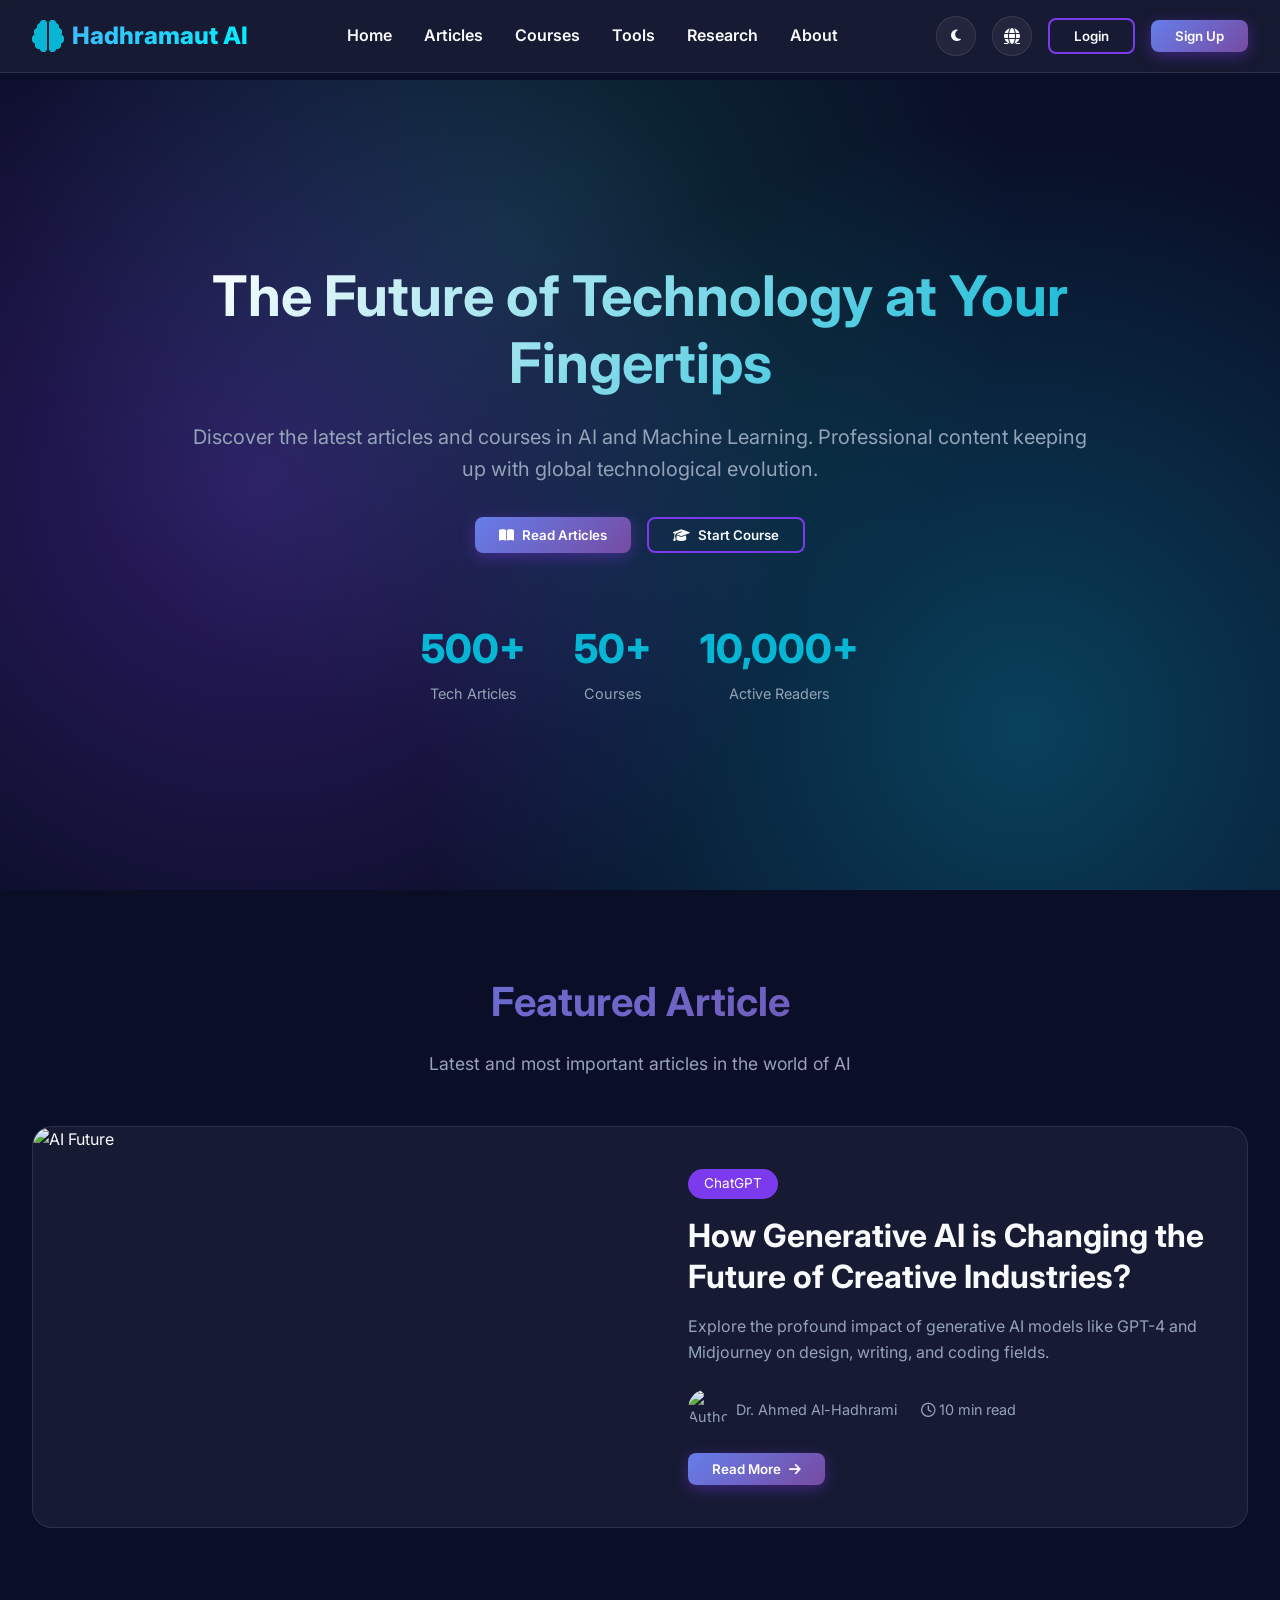
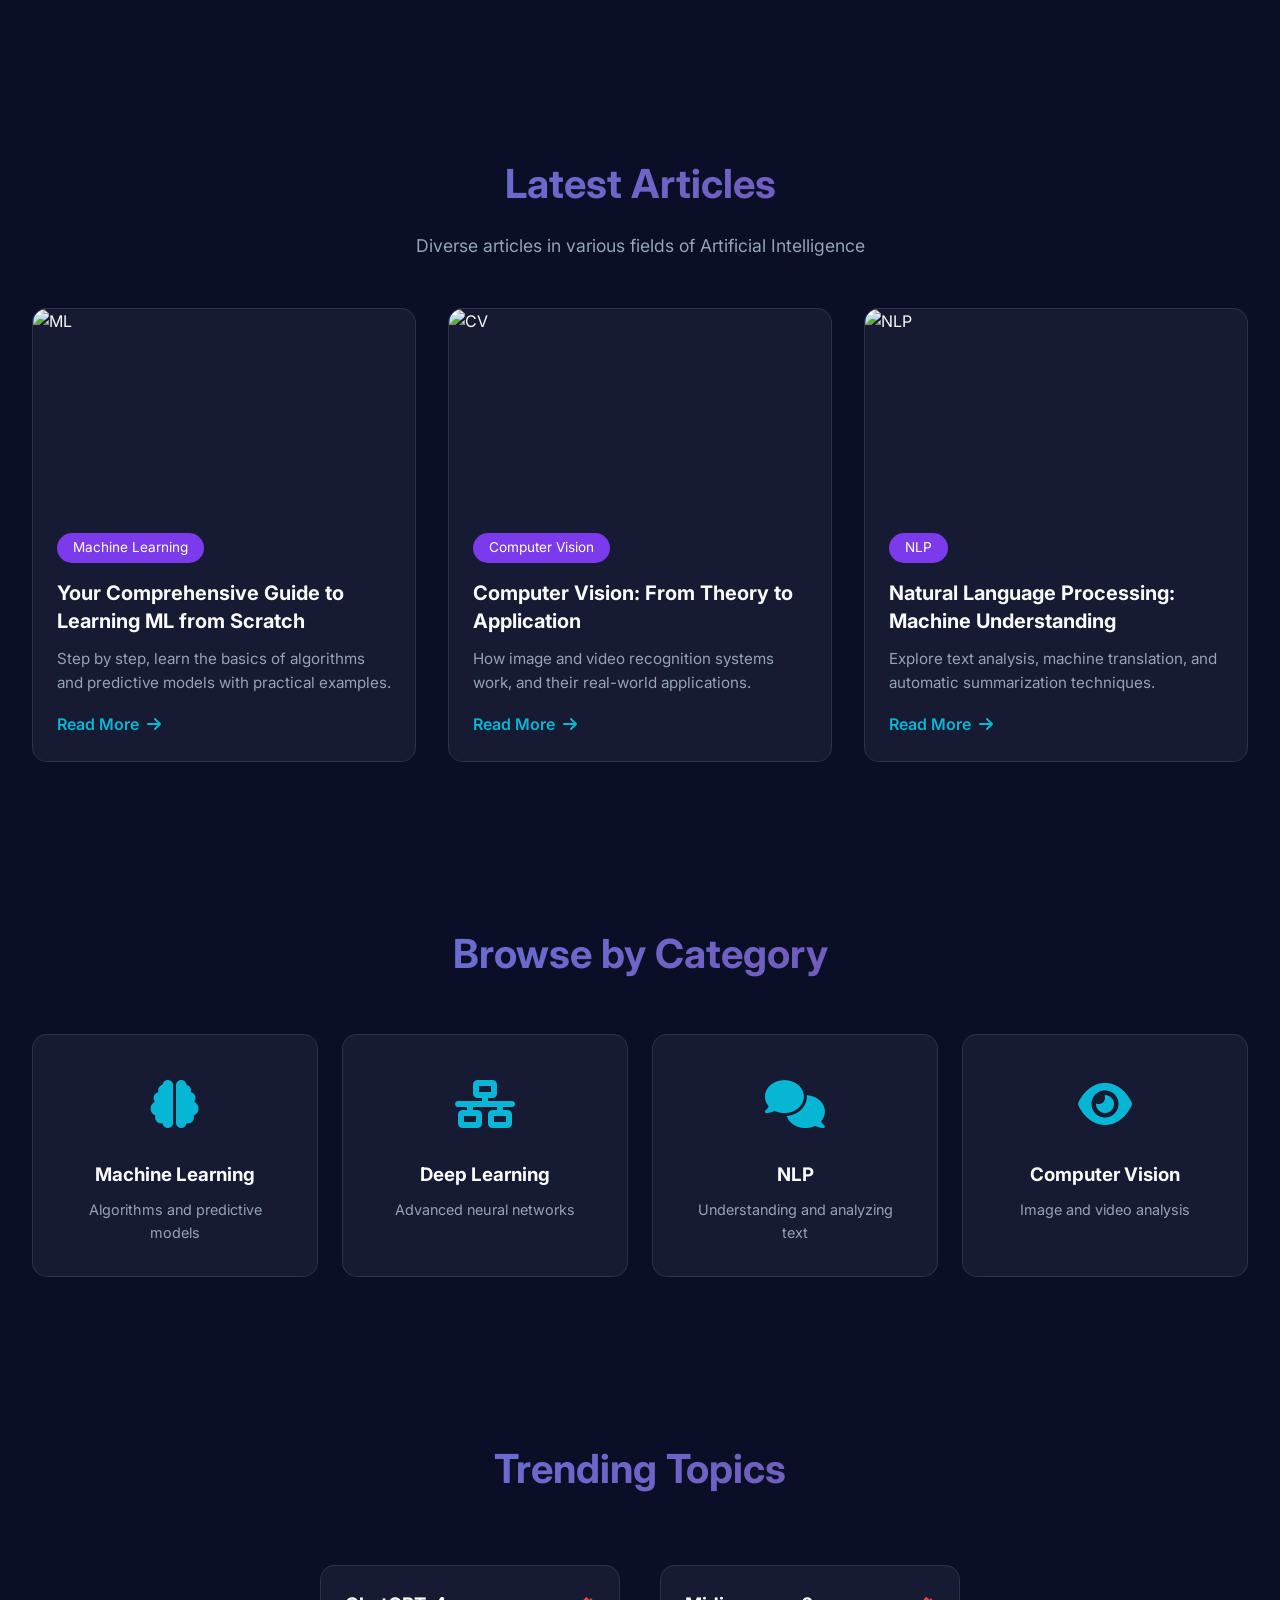
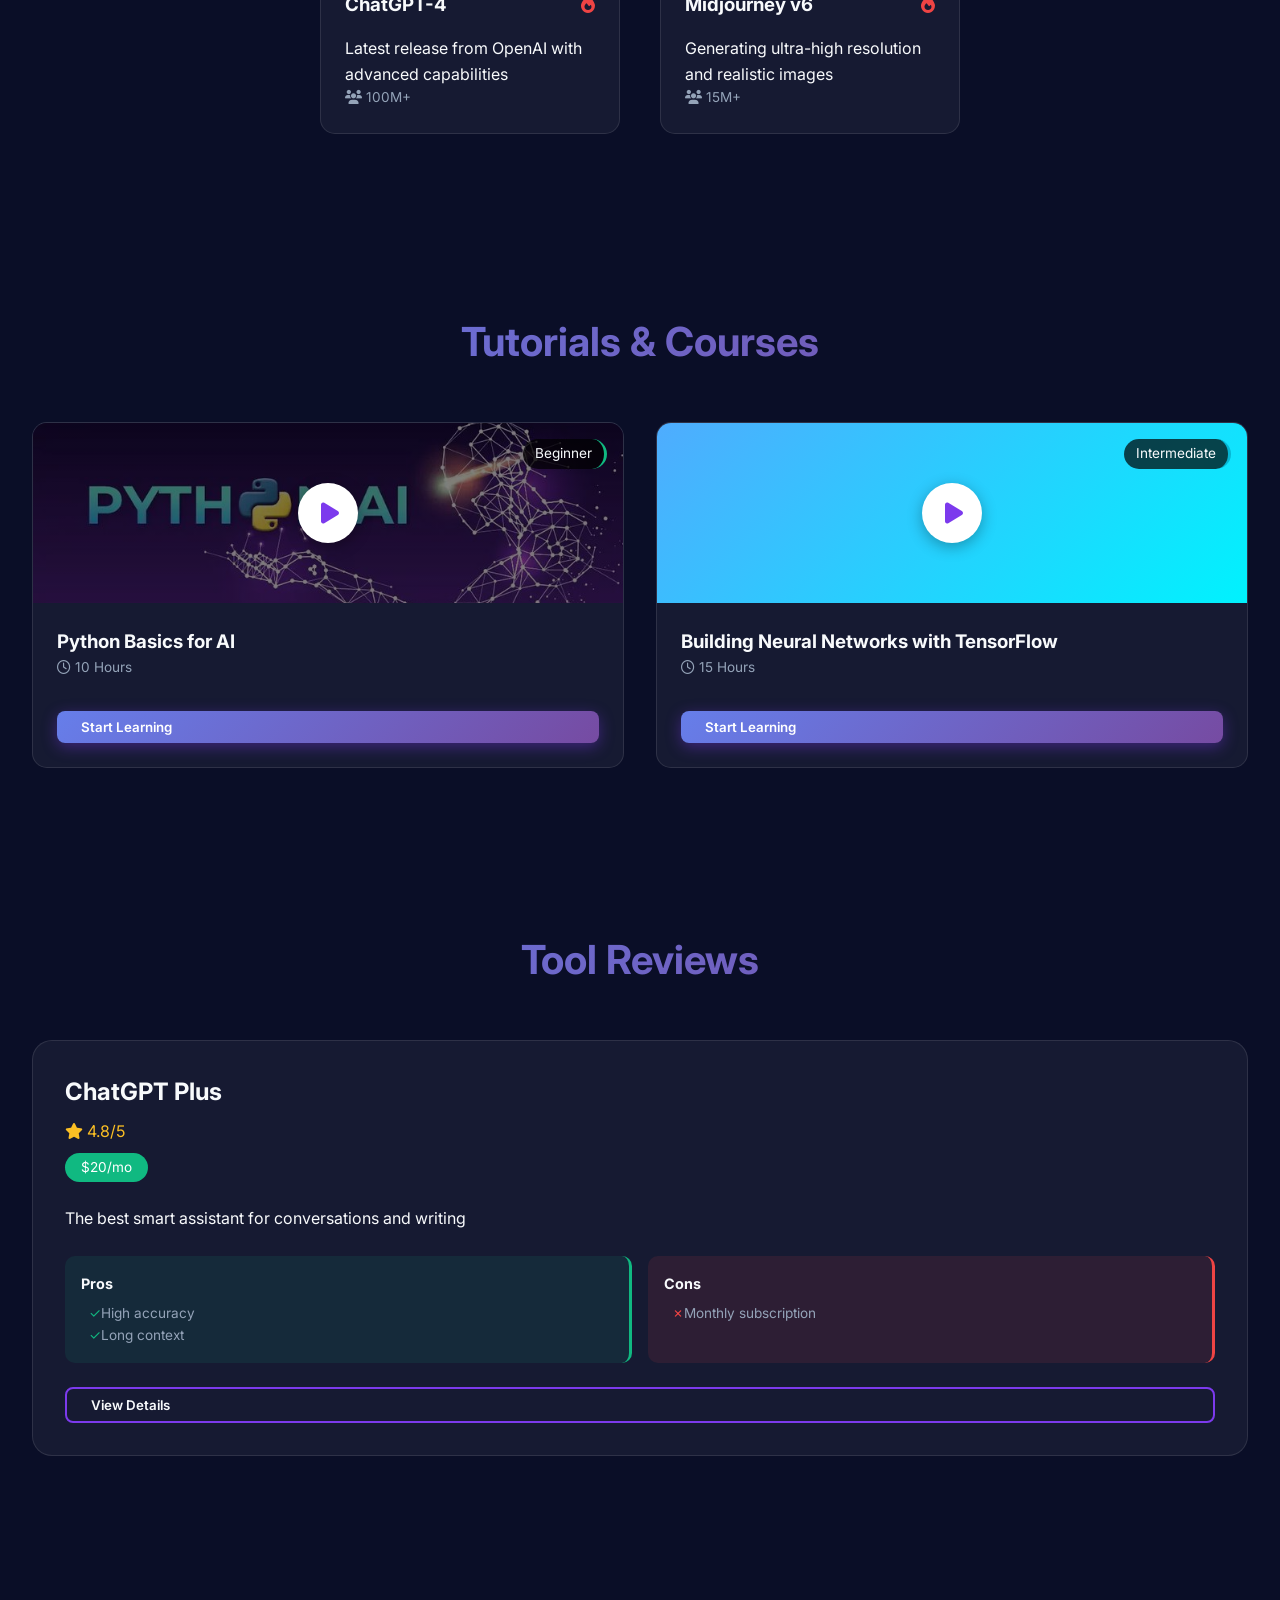
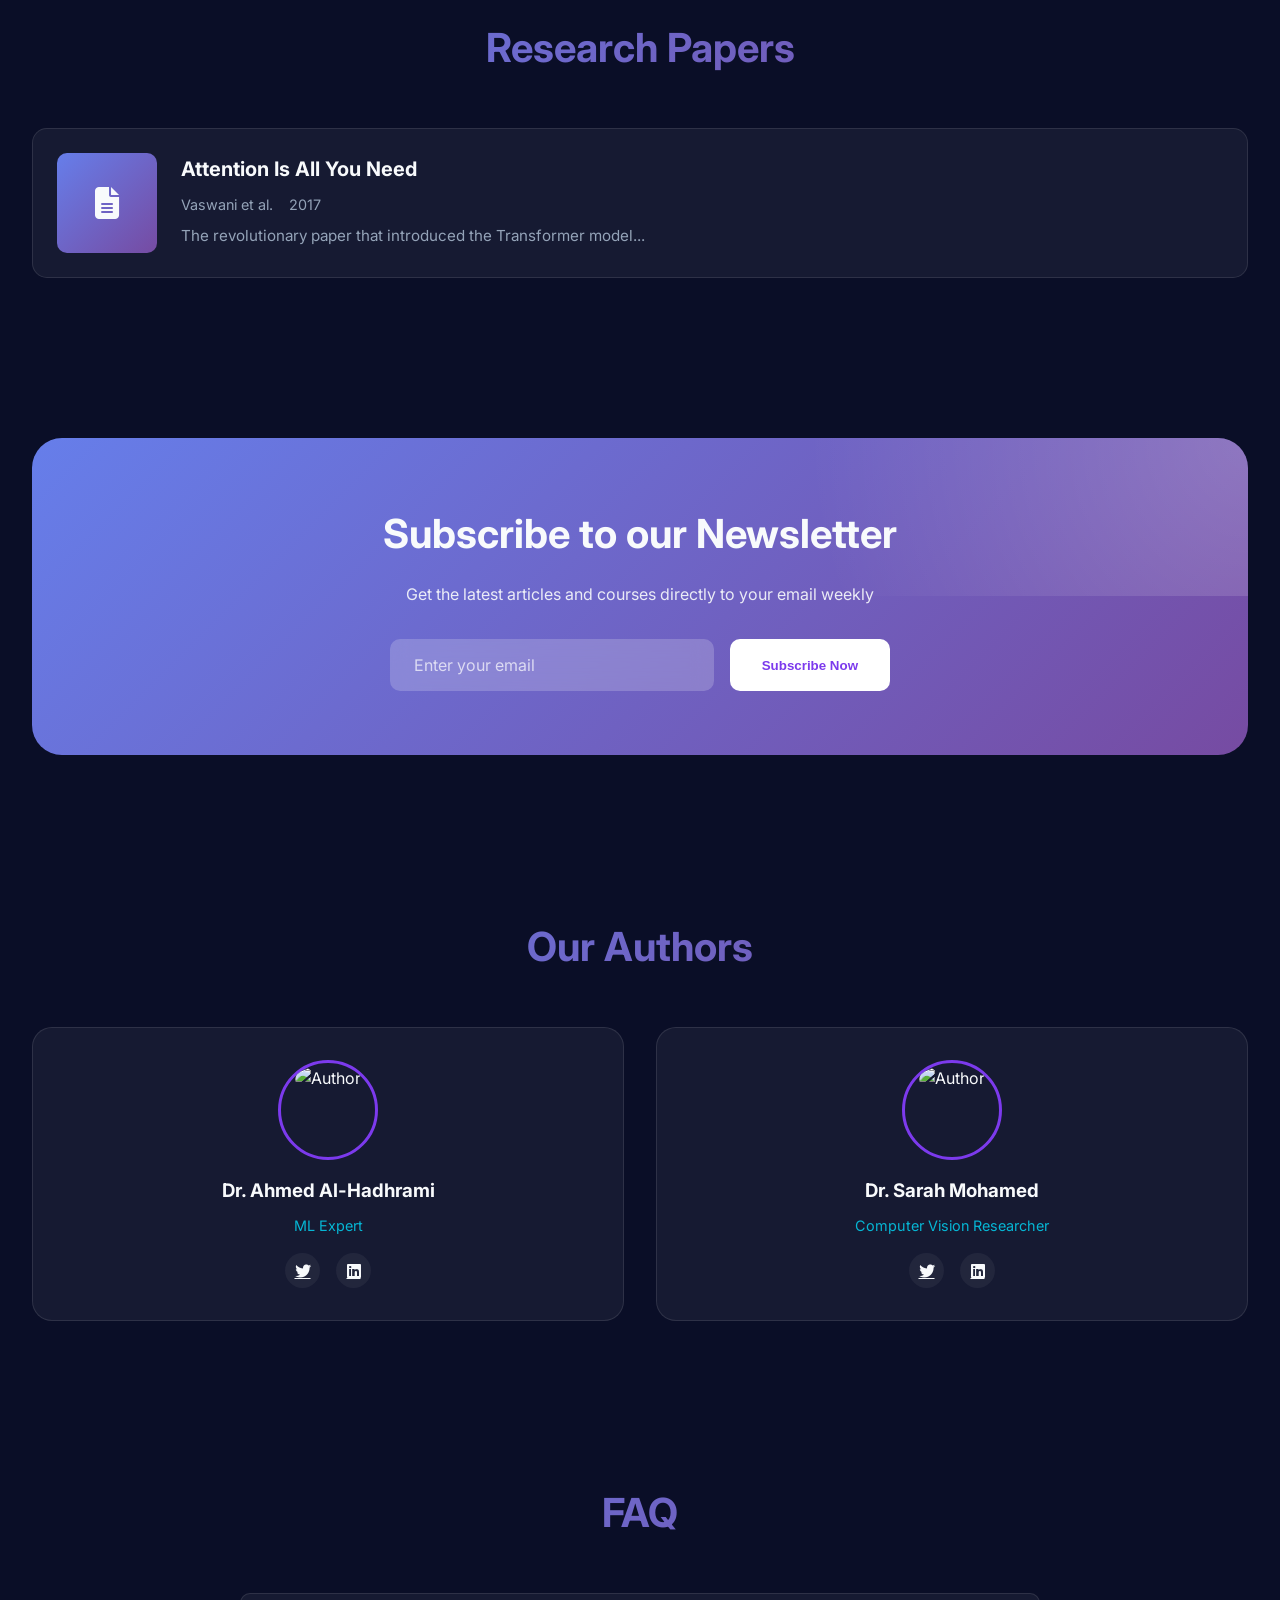
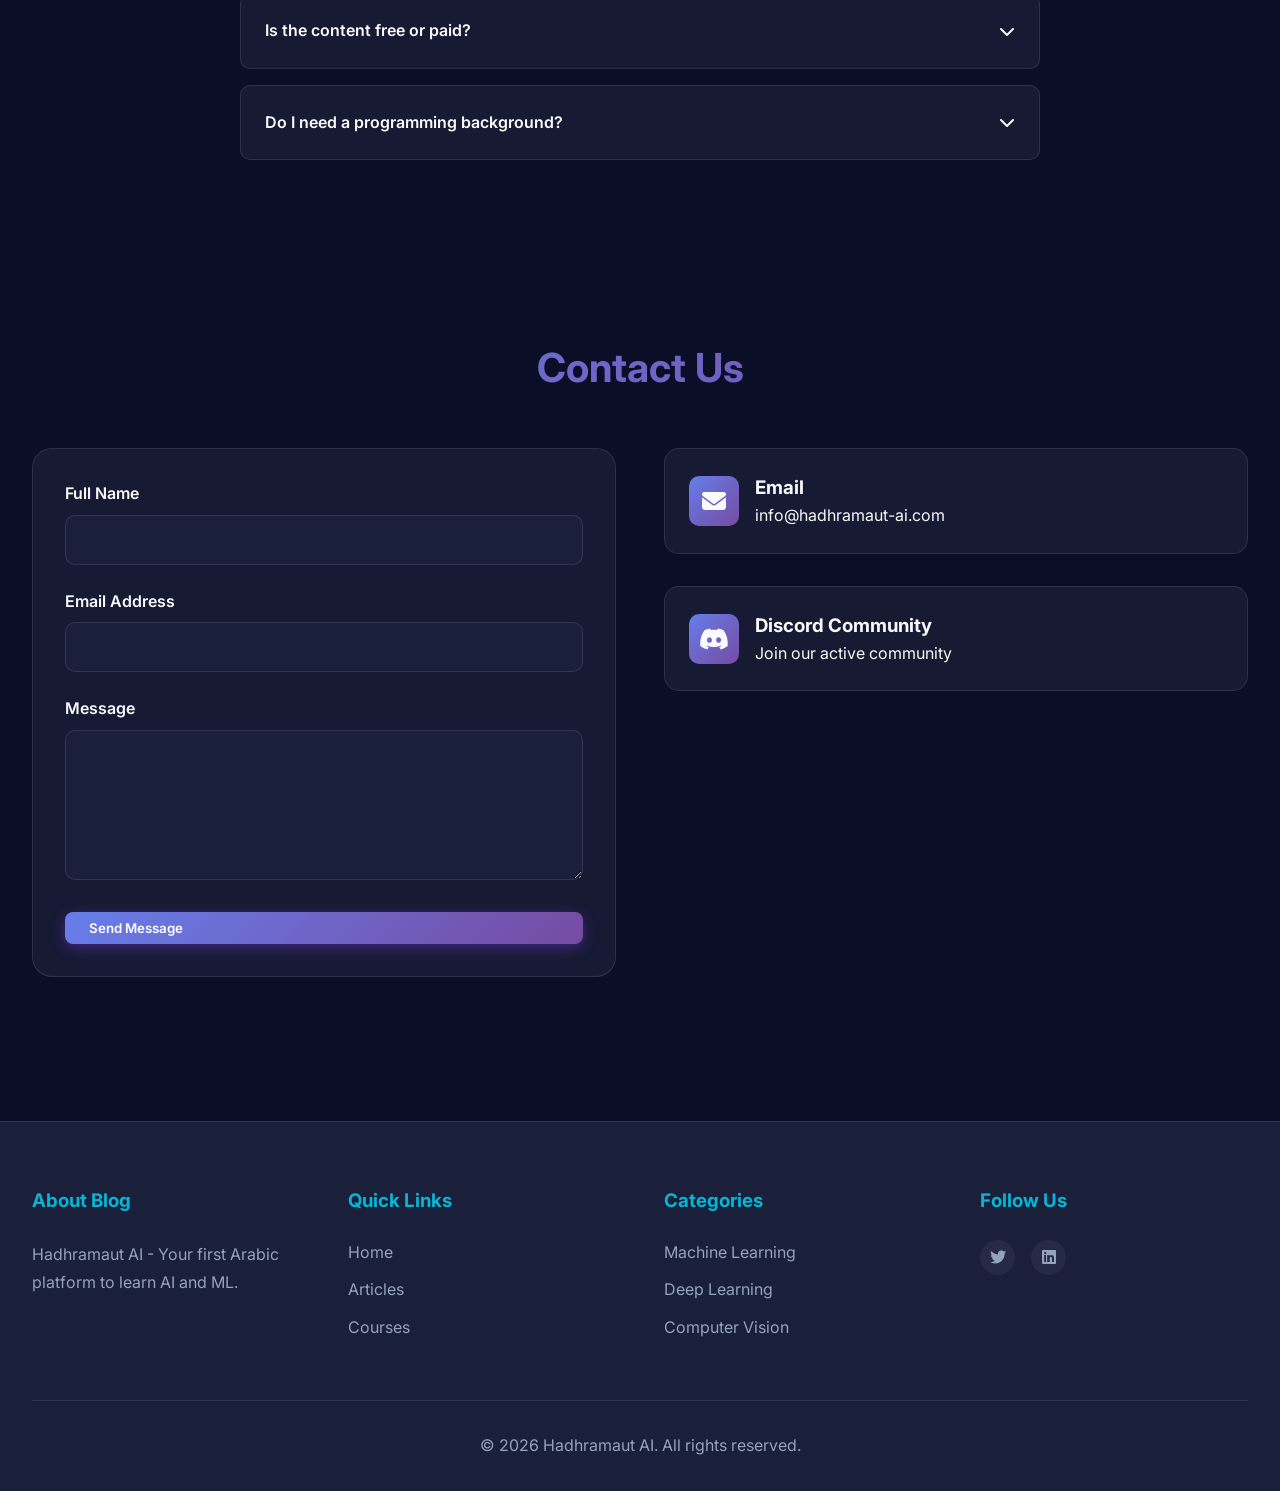
==== index-en.html @ 9bb680b9 "Add files via upload" ====
<!DOCTYPE html>
<html lang="en" dir="ltr">
<head>
    <meta charset="UTF-8">
    <meta name="viewport" content="width=device-width, initial-scale=1.0">
    <title>Hadhramaut AI | ذكاء اصطناعي حضرموت</title>
    <link rel="preconnect" href="https://fonts.googleapis.com">
    <link rel="preconnect" href="https://fonts.gstatic.com" crossorigin>
    <link href="https://fonts.googleapis.com/css2?family=Inter:wght@300;400;500;600;700&display=swap" rel="stylesheet">
    <link rel="stylesheet" href="https://cdnjs.cloudflare.com/ajax/libs/font-awesome/6.4.0/css/all.min.css">
    <link rel="stylesheet" href="style.css">
</head>
<body>
    <div class="loader" id="loader"><div class="loader-spinner"></div></div>

    <header id="header">
        <nav>
            <div class="logo" onclick="showHomePage()">
                <i class="fas fa-brain"></i>
                <span>Hadhramaut AI</span>
            </div>
            
            <ul class="nav-links" id="navLinks">
                <li><a href="#" onclick="showHomePage()">Home</a></li>
                <li><a href="#articles" onclick="showHomePage()">Articles</a></li>
                <li><a href="#tutorials" onclick="showHomePage()">Courses</a></li>
                <li><a href="#tools" onclick="showHomePage()">Tools</a></li>
                <li><a href="#research" onclick="showHomePage()">Research</a></li>
                <li><a href="#" onclick="showAboutPage()">About</a></li>
            </ul>

            <div class="nav-actions">
                <button class="theme-toggle" id="themeToggle" title="Toggle Theme"><i class="fas fa-moon"></i></button>
                <!-- Link back to Arabic Version -->
                <a href="index.html" class="lang-toggle" title="النسخة العربية"><i class="fas fa-globe"></i></a>
                <button class="btn btn-secondary">Login</button>
                <button class="btn btn-primary">Sign Up</button>
                <button class="mobile-menu-btn" id="mobileMenuBtn"><i class="fas fa-bars"></i></button>
            </div>
        </nav>
    </header>

    <div id="main-content">
        <!-- Hero Section -->
        <section class="hero" id="home">
            <div class="hero-bg"></div>
            <div class="hero-content">
                <h1>The Future of Technology at Your Fingertips</h1>
                <p>Discover the latest articles and courses in AI and Machine Learning. Professional content keeping up with global technological evolution.</p>
                <div class="hero-buttons">
                    <button class="btn btn-primary" onclick="document.getElementById('articles').scrollIntoView({behavior: 'smooth'})">
                        <i class="fas fa-book-open"></i> Read Articles
                    </button>
                    <button class="btn btn-secondary" onclick="document.getElementById('tutorials').scrollIntoView({behavior: 'smooth'})">
                        <i class="fas fa-graduation-cap"></i> Start Course
                    </button>
                </div>
                <div class="hero-stats">
                    <div class="stat-item"><span class="stat-number" data-target="500">0</span><span class="stat-label">Tech Articles</span></div>
                    <div class="stat-item"><span class="stat-number" data-target="50">0</span><span class="stat-label">Courses</span></div>
                    <div class="stat-item"><span class="stat-number" data-target="10000">0</span><span class="stat-label">Active Readers</span></div>
                </div>
            </div>
        </section>

        <!-- Featured Article -->
        <section id="featured">
            <div class="section-header animate-on-scroll">
                <h2>Featured Article</h2>
                <p>Latest and most important articles in the world of AI</p>
            </div>
            <article class="featured-article animate-on-scroll">
                <div class="featured-image"><img src="https://images.unsplash.com/photo-1677442136019-21780ecad995?w=800" alt="AI Future"></div>
                <div class="featured-content">
                    <span class="category-tag">ChatGPT</span>
                    <h3>How Generative AI is Changing the Future of Creative Industries?</h3>
                    <p>Explore the profound impact of generative AI models like GPT-4 and Midjourney on design, writing, and coding fields.</p>
                    <div class="article-meta">
                        <div class="author-info"><img src="https://i.pravatar.cc/150?img=11" alt="Author" class="author-avatar"><span>Dr. Ahmed Al-Hadhrami</span></div>
                        <span><i class="far fa-clock"></i> 10 min read</span>
                    </div>
                    <button class="btn btn-primary" style="margin-top: 1.5rem; align-self: flex-start;">Read More <i class="fas fa-arrow-right"></i></button>
                </div>
            </article>
        </section>

        <!-- Articles Grid -->
        <section id="articles">
            <div class="section-header animate-on-scroll">
                <h2>Latest Articles</h2>
                <p>Diverse articles in various fields of Artificial Intelligence</p>
            </div>
            <div class="articles-grid">
                <article class="article-card animate-on-scroll">
                    <div class="article-card-image"><img src="https://images.unsplash.com/photo-1555255707-c07966088b7b?w=600" alt="ML"></div>
                    <div class="article-card-content">
                        <span class="category-tag">Machine Learning</span>
                        <h3>Your Comprehensive Guide to Learning ML from Scratch</h3>
                        <p>Step by step, learn the basics of algorithms and predictive models with practical examples.</p>
                        <a href="#" class="read-more">Read More <i class="fas fa-arrow-right"></i></a>
                    </div>
                </article>
                <article class="article-card animate-on-scroll">
                    <div class="article-card-image"><img src="https://images.unsplash.com/photo-1655393001768-d946c97d6fd1?w=600" alt="CV"></div>
                    <div class="article-card-content">
                        <span class="category-tag">Computer Vision</span>
                        <h3>Computer Vision: From Theory to Application</h3>
                        <p>How image and video recognition systems work, and their real-world applications.</p>
                        <a href="#" class="read-more">Read More <i class="fas fa-arrow-right"></i></a>
                    </div>
                </article>
                <article class="article-card animate-on-scroll">
                    <div class="article-card-image"><img src="https://images.unsplash.com/photo-1620712943543-bcc4688e7485?w=600" alt="NLP"></div>
                    <div class="article-card-content">
                        <span class="category-tag">NLP</span>
                        <h3>Natural Language Processing: Machine Understanding</h3>
                        <p>Explore text analysis, machine translation, and automatic summarization techniques.</p>
                        <a href="#" class="read-more">Read More <i class="fas fa-arrow-right"></i></a>
                    </div>
                </article>
            </div>
        </section>

        <!-- Categories -->
        <section id="categories">
            <div class="section-header animate-on-scroll">
                <h2>Browse by Category</h2>
            </div>
            <div class="categories-grid">
                <div class="category-card animate-on-scroll"><div class="category-icon"><i class="fas fa-brain"></i></div><h3>Machine Learning</h3><p>Algorithms and predictive models</p></div>
                <div class="category-card animate-on-scroll"><div class="category-icon"><i class="fas fa-network-wired"></i></div><h3>Deep Learning</h3><p>Advanced neural networks</p></div>
                <div class="category-card animate-on-scroll"><div class="category-icon"><i class="fas fa-comments"></i></div><h3>NLP</h3><p>Understanding and analyzing text</p></div>
                <div class="category-card animate-on-scroll"><div class="category-icon"><i class="fas fa-eye"></i></div><h3>Computer Vision</h3><p>Image and video analysis</p></div>
            </div>
        </section>

        <!-- Trending -->
        <section id="trending">
            <div class="section-header animate-on-scroll">
                <h2>Trending Topics</h2>
            </div>
            <div class="trending-carousel">
                <div class="trending-item animate-on-scroll">
                    <div class="trending-header"><h3>ChatGPT-4</h3><i class="fas fa-fire" style="color: #ef4444;"></i></div>
                    <p>Latest release from OpenAI with advanced capabilities</p>
                    <div class="trending-stats"><span><i class="fas fa-users"></i> 100M+</span></div>
                </div>
                <div class="trending-item animate-on-scroll">
                    <div class="trending-header"><h3>Midjourney v6</h3><i class="fas fa-fire" style="color: #ef4444;"></i></div>
                    <p>Generating ultra-high resolution and realistic images</p>
                    <div class="trending-stats"><span><i class="fas fa-users"></i> 15M+</span></div>
                </div>
            </div>
        </section>

        <!-- Tutorials -->
        <section id="tutorials">
            <div class="section-header animate-on-scroll">
                <h2>Tutorials & Courses</h2>
            </div>
            <div class="tutorials-grid">
                <div class="tutorial-card animate-on-scroll">
                    <div class="tutorial-thumbnail"><div class="play-button"><i class="fas fa-play"></i></div><span class="difficulty beginner">Beginner</span></div>
                    <div class="tutorial-content">
                        <h3>Python Basics for AI</h3>
                        <div class="tutorial-meta"><span><i class="far fa-clock"></i> 10 Hours</span></div>
                        <button class="btn btn-primary" style="width: 100%; margin-top: 1rem;">Start Learning</button>
                    </div>
                </div>
                <div class="tutorial-card animate-on-scroll">
                    <div class="tutorial-thumbnail" style="background: var(--gradient-3);"><div class="play-button"><i class="fas fa-play"></i></div><span class="difficulty intermediate">Intermediate</span></div>
                    <div class="tutorial-content">
                        <h3>Building Neural Networks with TensorFlow</h3>
                        <div class="tutorial-meta"><span><i class="far fa-clock"></i> 15 Hours</span></div>
                        <button class="btn btn-primary" style="width: 100%; margin-top: 1rem;">Start Learning</button>
                    </div>
                </div>
            </div>
        </section>

        <!-- Tools -->
        <section id="tools">
            <div class="section-header animate-on-scroll">
                <h2>Tool Reviews</h2>
            </div>
            <div class="tools-grid">
                <div class="tool-card animate-on-scroll">
                    <div class="tool-header">
                        <div class="tool-info"><h3>ChatGPT Plus</h3><div class="rating"><i class="fas fa-star"></i> 4.8/5</div><span class="pricing">$20/mo</span></div>
                    </div>
                    <p>The best smart assistant for conversations and writing</p>
                    <div class="pros-cons">
                        <div class="pros"><h4>Pros</h4><ul><li>High accuracy</li><li>Long context</li></ul></div>
                        <div class="cons"><h4>Cons</h4><ul><li>Monthly subscription</li></ul></div>
                    </div>
                    <button class="btn btn-secondary" style="width: 100%;">View Details</button>
                </div>
            </div>
        </section>

        <!-- Research -->
        <section id="research">
            <div class="section-header animate-on-scroll">
                <h2>Research Papers</h2>
            </div>
            <div class="papers-list">
                <div class="paper-item animate-on-scroll">
                    <div class="paper-thumb"><i class="fas fa-file-alt"></i></div>
                    <div class="paper-content">
                        <h3>Attention Is All You Need</h3>
                        <div class="paper-meta"><span>Vaswani et al.</span><span>2017</span></div>
                        <p class="paper-excerpt">The revolutionary paper that introduced the Transformer model...</p>
                    </div>
                </div>
            </div>
        </section>

        <!-- Newsletter -->
        <section id="newsletter">
            <div class="newsletter animate-on-scroll">
                <h2>Subscribe to our Newsletter</h2>
                <p>Get the latest articles and courses directly to your email weekly</p>
                <form class="newsletter-form" onsubmit="event.preventDefault(); alert('Thanks for subscribing!');">
                    <input type="email" placeholder="Enter your email" required>
                    <button type="submit">Subscribe Now</button>
                </form>
            </div>
        </section>

        <!-- Authors -->
        <section id="authors">
            <div class="section-header animate-on-scroll">
                <h2>Our Authors</h2>
            </div>
            <div class="authors-grid">
                <div class="author-card animate-on-scroll">
                    <div class="author-avatar-large"><img src="https://i.pravatar.cc/150?img=11" alt="Author"></div>
                    <h3>Dr. Ahmed Al-Hadhrami</h3>
                    <p class="author-role">ML Expert</p>
                    <div class="social-links"><a href="#"><i class="fab fa-twitter"></i></a><a href="#"><i class="fab fa-linkedin"></i></a></div>
                </div>
                <div class="author-card animate-on-scroll">
                    <div class="author-avatar-large"><img src="https://i.pravatar.cc/150?img=5" alt="Author"></div>
                    <h3>Dr. Sarah Mohamed</h3>
                    <p class="author-role">Computer Vision Researcher</p>
                    <div class="social-links"><a href="#"><i class="fab fa-twitter"></i></a><a href="#"><i class="fab fa-linkedin"></i></a></div>
                </div>
            </div>
        </section>

        <!-- FAQ -->
        <section id="faq">
            <div class="section-header animate-on-scroll">
                <h2>FAQ</h2>
            </div>
            <div class="faq-list">
                <div class="faq-item animate-on-scroll">
                    <div class="faq-question" onclick="toggleFaq(this)"><span>Is the content free or paid?</span><i class="fas fa-chevron-down"></i></div>
                    <div class="faq-answer"><p>Most of our articles and basic courses are completely free.</p></div>
                </div>
                <div class="faq-item animate-on-scroll">
                    <div class="faq-question" onclick="toggleFaq(this)"><span>Do I need a programming background?</span><i class="fas fa-chevron-down"></i></div>
                    <div class="faq-answer"><p>We have paths for beginners that require no prior experience.</p></div>
                </div>
            </div>
        </section>

        <!-- Contact -->
        <section id="contact">
            <div class="section-header animate-on-scroll">
                <h2>Contact Us</h2>
            </div>
            <div class="contact-grid">
                <form class="contact-form animate-on-scroll" onsubmit="event.preventDefault(); alert('Sent!');">
                    <div class="form-group"><label>Full Name</label><input type="text" required></div>
                    <div class="form-group"><label>Email Address</label><input type="email" required></div>
                    <div class="form-group"><label>Message</label><textarea required></textarea></div>
                    <button type="submit" class="btn btn-primary" style="width: 100%;">Send Message</button>
                </form>
                <div class="contact-info">
                    <div class="contact-card animate-on-scroll"><div class="contact-icon"><i class="fas fa-envelope"></i></div><div><h3>Email</h3><p>info@hadhramaut-ai.com</p></div></div>
                    <div class="contact-card animate-on-scroll"><div class="contact-icon"><i class="fab fa-discord"></i></div><div><h3>Discord Community</h3><p>Join our active community</p></div></div>
                </div>
            </div>
        </section>
    </div>

    <!-- About Page -->
    <div id="about-page">
        <div class="about-hero">
            <h1>About Hadhramaut AI</h1>
            <p style="font-size: 1.2rem; max-width: 800px; margin: 0 auto; color: var(--text-gray);">Your first Arabic platform to explore the future of technology and AI</p>
        </div>
        <div class="about-grid">
            <div class="about-card animate-on-scroll"><div class="about-icon"><i class="fas fa-bullseye"></i></div><h3>Our Vision</h3><p style="color: var(--text-gray);">We strive to spread technical awareness and build an Arab generation capable of leading the AI revolution.</p></div>
            <div class="about-card animate-on-scroll"><div class="about-icon"><i class="fas fa-users"></i></div><h3>Our Team</h3><p style="color: var(--text-gray);">An elite group of researchers, engineers, and experts in the field of AI.</p></div>
            <div class="about-card animate-on-scroll"><div class="about-icon"><i class="fas fa-lightbulb"></i></div><h3>Our Values</h3><p style="color: var(--text-gray);">Scientific accuracy, continuous innovation, transparency, and contribution.</p></div>
        </div>
        <div class="roadmap-container">
            <div class="roadmap-line"></div>
            <h2 style="text-align: center; margin-bottom: 3rem; color: var(--accent-cyan);">Future Roadmap</h2>
            <div class="roadmap-item animate-on-scroll"><div class="roadmap-marker"></div><div class="roadmap-content"><h4 style="color: var(--accent-purple);">Phase One: Foundation (2024)</h4><p style="color: var(--text-gray);">Platform launch, building basic content base.</p></div></div>
            <div class="roadmap-item animate-on-scroll"><div class="roadmap-marker"></div><div class="roadmap-content"><h4 style="color: var(--accent-purple);">Phase Two: Expansion (2025)</h4><p style="color: var(--text-gray);">Launching integrated educational platform and partnerships.</p></div></div>
        </div>
        <button class="back-btn" onclick="showHomePage()"><i class="fas fa-arrow-left"></i> Back to Home</button>
    </div>

    <!-- Footer -->
    <footer>
        <div class="footer-content">
            <div class="footer-section"><h3>About Blog</h3><p style="color: var(--text-gray); line-height: 1.8;">Hadhramaut AI - Your first Arabic platform to learn AI and ML.</p></div>
            <div class="footer-section"><h3>Quick Links</h3><ul><li><a href="#" onclick="showHomePage()">Home</a></li><li><a href="#articles" onclick="showHomePage()">Articles</a></li><li><a href="#tutorials" onclick="showHomePage()">Courses</a></li></ul></div>
            <div class="footer-section"><h3>Categories</h3><ul><li><a href="#">Machine Learning</a></li><li><a href="#">Deep Learning</a></li><li><a href="#">Computer Vision</a></li></ul></div>
            <div class="footer-section"><h3>Follow Us</h3><div class="social-links" style="justify-content: flex-start;"><a href="#"><i class="fab fa-twitter"></i></a><a href="#"><i class="fab fa-linkedin"></i></a></div></div>
        </div>
        <div class="footer-bottom"><p>&copy; 2026 Hadhramaut AI. All rights reserved.</p></div>
    </footer>

    <script src="script.js"></script>
</body>
</html>
---- style.css ----
:root {
    --primary-dark: #0a0e27;
    --secondary-dark: #1a1f3a;
    --accent-purple: #7c3aed;
    --accent-cyan: #06b6d4;
    --accent-green: #10b981;
    --text-light: #f8fafc;
    --text-gray: #94a3b8;
    --glass-bg: rgba(255, 255, 255, 0.05);
    --glass-border: rgba(255, 255, 255, 0.1);
    --gradient-1: linear-gradient(135deg, #667eea 0%, #764ba2 100%);
    --gradient-2: linear-gradient(135deg, #f093fb 0%, #f5576c 100%);
    --gradient-3: linear-gradient(135deg, #4facfe 0%, #00f2fe 100%);
}

[data-theme="light"] {
    --primary-dark: #f8fafc;
    --secondary-dark: #ffffff;
    --text-light: #0f172a;
    --text-gray: #64748b;
    --glass-bg: rgba(255, 255, 255, 0.8);
    --glass-border: rgba(0, 0, 0, 0.1);
}

* { margin: 0; padding: 0; box-sizing: border-box; }
html { scroll-behavior: smooth; }

body {
    font-family: 'Cairo', sans-serif; /* Default Arabic Font */
    background-color: var(--primary-dark);
    color: var(--text-light);
    line-height: 1.6;
    overflow-x: hidden;
    transition: all 0.3s ease;
}

/* English Font Support */
html[lang="en"] body { font-family: 'Inter', sans-serif; }

/* Custom Scrollbar */
::-webkit-scrollbar { width: 10px; }
::-webkit-scrollbar-track { background: var(--secondary-dark); }
::-webkit-scrollbar-thumb { background: var(--accent-purple); border-radius: 5px; }

/* Animations */
@keyframes slideIn { from { opacity: 0; transform: translateY(30px); } to { opacity: 1; transform: translateY(0); } }
.animate-on-scroll { opacity: 0; transform: translateY(30px); transition: all 0.8s ease; }
.animate-on-scroll.visible { opacity: 1; transform: translateY(0); }

/* Header */
header {
    position: fixed; top: 0; width: 100%; z-index: 1000;
    background: var(--glass-bg); backdrop-filter: blur(10px);
    border-bottom: 1px solid var(--glass-border); transition: all 0.3s ease;
}
nav {
    max-width: 1400px; margin: 0 auto; padding: 1rem 2rem;
    display: flex; justify-content: space-between; align-items: center;
}
.logo {
    display: flex; align-items: center; gap: 0.5rem; font-size: 1.5rem; font-weight: 800;
    background: var(--gradient-3); -webkit-background-clip: text; -webkit-text-fill-color: transparent;
    cursor: pointer;
}
.logo i { font-size: 2rem; color: var(--accent-cyan); -webkit-text-fill-color: var(--accent-cyan); }

.nav-links { display: flex; gap: 2rem; list-style: none; align-items: center; }
.nav-links a {
    color: var(--text-light); text-decoration: none; font-weight: 600;
    transition: all 0.3s ease; position: relative; cursor: pointer;
}
.nav-links a::after {
    content: ''; position: absolute; bottom: -5px; right: 0; width: 0; height: 2px;
    background: var(--accent-cyan); transition: width 0.3s ease;
}
/* Fix underline position for LTR */
html[dir="ltr"] .nav-links a::after { right: auto; left: 0; }

.nav-links a:hover::after { width: 100%; }
.nav-links a:hover { color: var(--accent-cyan); }

.nav-actions { display: flex; gap: 1rem; align-items: center; }

.btn {
    padding: 0.5rem 1.5rem; border: none; border-radius: 8px; cursor: pointer;
    font-family: inherit; font-weight: 600; transition: all 0.3s ease;
    display: inline-flex; align-items: center; gap: 0.5rem;
}



.btn-primary a{
    color: white;
    text-decoration: none;
}

.btn-primary { background: var(--gradient-1); color: white; box-shadow: 0 4px 15px rgba(124, 58, 237, 0.4);}
.btn-primary:hover { transform: translateY(-2px); box-shadow: 0 6px 20px rgba(124, 58, 237, 0.6); }
.btn-secondary { background: transparent; color: var(--text-light); border: 2px solid var(--accent-purple); }
.btn-secondary:hover { background: var(--accent-purple); color: white; }

.theme-toggle, .lang-toggle {
    background: var(--glass-bg); border: 1px solid var(--glass-border); color: var(--text-light);
    width: 40px; height: 40px; border-radius: 50%; cursor: pointer;
    display: flex; align-items: center; justify-content: center; transition: all 0.3s ease;
}
.theme-toggle:hover, .lang-toggle:hover { transform: rotate(180deg); background: var(--accent-purple); }
.mobile-menu-btn { display: none; background: none; border: none; color: var(--text-light); font-size: 1.5rem; cursor: pointer; }

/* Main Content & About Page */
#main-content { transition: opacity 0.5s ease; }
#about-page { display: none; padding-top: 100px; min-height: 100vh; animation: slideIn 0.5s ease; }

.about-hero { text-align: center; padding: 4rem 2rem; background: radial-gradient(circle at center, rgba(124, 58, 237, 0.2) 0%, transparent 70%); }
.about-hero h1 { font-size: 3rem; margin-bottom: 1rem; background: var(--gradient-3); -webkit-background-clip: text; -webkit-text-fill-color: transparent; }

.about-grid { display: grid; grid-template-columns: repeat(auto-fit, minmax(300px, 1fr)); gap: 2rem; max-width: 1200px; margin: 0 auto; padding: 2rem; }
.about-card { background: var(--glass-bg); border: 1px solid var(--glass-border); border-radius: 20px; padding: 2rem; text-align: center; transition: transform 0.3s ease; }
.about-card:hover { transform: translateY(-10px); border-color: var(--accent-cyan); }
.about-icon { font-size: 3rem; color: var(--accent-cyan); margin-bottom: 1.5rem; }

.roadmap-container { max-width: 800px; margin: 4rem auto; padding: 2rem; position: relative; }
.roadmap-item { display: flex; gap: 1.5rem; margin-bottom: 2rem; align-items: center; }
.roadmap-item:nth-child(even) { flex-direction: row-reverse; text-align: left; }
html[dir="rtl"] .roadmap-item:nth-child(even) { text-align: right; }

.roadmap-marker { width: 20px; height: 20px; background: var(--accent-purple); border-radius: 50%; flex-shrink: 0; position: relative; z-index: 2; }
.roadmap-line { position: absolute; left: 50%; top: 0; bottom: 0; width: 2px; background: var(--glass-border); transform: translateX(-50%); z-index: 1; }
.roadmap-content { background: var(--secondary-dark); padding: 1.5rem; border-radius: 15px; flex: 1; border: 1px solid var(--glass-border); }

.back-btn {
    position: fixed; bottom: 2rem; left: 2rem; z-index: 1000; padding: 1rem 2rem;
    background: var(--accent-purple); color: white; border: none; border-radius: 50px;
    cursor: pointer; font-weight: bold; box-shadow: 0 4px 15px rgba(0,0,0,0.3);
    display: flex; align-items: center; gap: 0.5rem; transition: all 0.3s ease;
}
.back-btn:hover { transform: translateY(-3px); box-shadow: 0 6px 20px rgba(124, 58, 237, 0.5); }

/* Hero Section */
.hero { margin-top: 80px; padding: 4rem 2rem; position: relative; overflow: hidden; min-height: 90vh; display: flex; align-items: center; justify-content: center; }
.hero-bg {
    position: absolute; top: 0; left: 0; width: 100%; height: 100%; z-index: -1;
    background: radial-gradient(circle at 20% 50%, rgba(124, 58, 237, 0.3) 0%, transparent 50%),
                radial-gradient(circle at 80% 80%, rgba(6, 182, 212, 0.3) 0%, transparent 50%),
                radial-gradient(circle at 40% 20%, rgba(16, 185, 129, 0.2) 0%, transparent 50%);
}
.hero-content { max-width: 900px; text-align: center; z-index: 1; }
.hero h1 { font-size: 3.5rem; margin-bottom: 1.5rem; background: linear-gradient(135deg, #fff 0%, var(--accent-cyan) 100%); -webkit-background-clip: text; -webkit-text-fill-color: transparent; line-height: 1.2; animation: slideIn 1s ease; }
.hero p { font-size: 1.25rem; color: var(--text-gray); margin-bottom: 2rem; animation: slideIn 1s ease 0.2s backwards; }
.hero-buttons { display: flex; gap: 1rem; justify-content: center; flex-wrap: wrap; animation: slideIn 1s ease 0.4s backwards; }
.hero-stats { display: flex; gap: 3rem; justify-content: center; margin-top: 4rem; animation: slideIn 1s ease 0.6s backwards; }
.stat-item { text-align: center; }
.stat-number { font-size: 2.5rem; font-weight: 800; color: var(--accent-cyan); display: block; }
.stat-label { color: var(--text-gray); font-size: 0.9rem; }

/* Sections General */
section { padding: 5rem 2rem; max-width: 1400px; margin: 0 auto; }
.section-header { text-align: center; margin-bottom: 3rem; }
.section-header h2 { font-size: 2.5rem; margin-bottom: 1rem; background: var(--gradient-1); -webkit-background-clip: text; -webkit-text-fill-color: transparent; }
.section-header p { color: var(--text-gray); font-size: 1.1rem; }

/* Featured Article */
.featured-article {
    background: var(--glass-bg); border: 1px solid var(--glass-border); border-radius: 20px;
    overflow: hidden; display: grid; grid-template-columns: 1fr 1fr; gap: 2rem; margin-bottom: 4rem; transition: all 0.3s ease;
}
.featured-article:hover { transform: translateY(-5px); box-shadow: 0 20px 40px rgba(0, 0, 0, 0.3); }
.featured-image { position: relative; overflow: hidden; min-height: 400px; }
.featured-image img { width: 100%; height: 100%; object-fit: cover; transition: transform 0.5s ease; }
.featured-article:hover .featured-image img { transform: scale(1.1); }
.featured-content { padding: 2rem; display: flex; flex-direction: column; justify-content: center; }
.category-tag { display: inline-block; padding: 0.25rem 1rem; background: var(--accent-purple); color: white; border-radius: 20px; font-size: 0.85rem; margin-bottom: 1rem; width: fit-content; }
.featured-content h3 { font-size: 2rem; margin-bottom: 1rem; line-height: 1.3; }
.featured-content p { color: var(--text-gray); margin-bottom: 1.5rem; }
.article-meta { display: flex; gap: 1.5rem; align-items: center; color: var(--text-gray); font-size: 0.9rem; }
.author-info { display: flex; align-items: center; gap: 0.5rem; }
.author-avatar { width: 40px; height: 40px; border-radius: 50%; object-fit: cover; }

/* Articles Grid */
.articles-grid { display: grid; grid-template-columns: repeat(auto-fill, minmax(350px, 1fr)); gap: 2rem; }
.article-card { background: var(--glass-bg); border: 1px solid var(--glass-border); border-radius: 15px; overflow: hidden; transition: all 0.3s ease; cursor: pointer; }
.article-card:hover { transform: translateY(-10px); box-shadow: 0 10px 30px rgba(124, 58, 237, 0.2); }
.article-card-image { position: relative; height: 200px; overflow: hidden; }
.article-card-image img { width: 100%; height: 100%; object-fit: cover; transition: transform 0.5s ease; }
.article-card:hover .article-card-image img { transform: scale(1.1); }
.article-card-content { padding: 1.5rem; }
.article-card h3 { font-size: 1.25rem; margin-bottom: 0.75rem; line-height: 1.4; }
.article-card p { color: var(--text-gray); font-size: 0.95rem; margin-bottom: 1rem; display: -webkit-box; -webkit-line-clamp: 2; -webkit-box-orient: vertical; overflow: hidden; }
.read-more { color: var(--accent-cyan); text-decoration: none; font-weight: 600; display: inline-flex; align-items: center; gap: 0.5rem; transition: gap 0.3s ease; }
.read-more:hover { gap: 1rem; }

/* Categories */
.categories-grid { display: grid; grid-template-columns: repeat(auto-fit, minmax(250px, 1fr)); gap: 1.5rem; }
.category-card { background: var(--glass-bg); border: 1px solid var(--glass-border); border-radius: 15px; padding: 2rem; text-align: center; transition: all 0.3s ease; cursor: pointer; position: relative; overflow: hidden; }
.category-card::before { content: ''; position: absolute; top: 0; left: 0; width: 100%; height: 100%; background: var(--gradient-1); opacity: 0; transition: opacity 0.3s ease; z-index: 0; }
.category-card:hover::before { opacity: 0.1; }
.category-card:hover { transform: translateY(-5px); border-color: var(--accent-purple); }
.category-icon { font-size: 3rem; margin-bottom: 1rem; color: var(--accent-cyan); position: relative; z-index: 1; }
.category-card h3 { margin-bottom: 0.5rem; position: relative; z-index: 1; }
.category-card p { color: var(--text-gray); font-size: 0.9rem; position: relative; z-index: 1; }

/* Trending */
.trending-carousel { display: flex; gap: 2.5rem; overflow-x: auto; padding: 1rem 0; scrollbar-width: none; justify-content: center; }
.trending-carousel::-webkit-scrollbar { display: none; }
.trending-item { flex: 0 0 300px; background: var(--glass-bg); border: 1px solid var(--glass-border); border-radius: 15px; padding: 1.5rem; transition: all 0.3s ease;}
.trending-item:hover { border-color: var(--accent-cyan); transform: scale(1.02); }
.trending-header { display: flex; justify-content: space-between; align-items: center; margin-bottom: 1rem; }
.trending-stats { display: flex; gap: 1rem; font-size: 0.85rem; color: var(--text-gray); }
.trending-stats span { display: flex; align-items: center; gap: 0.25rem; }


/* Tutorials */
.tutorials-grid { display: grid; grid-template-columns: repeat(auto-fit, minmax(300px, 1fr)); gap: 2rem; }
.tutorial-card { background: var(--glass-bg); border: 1px solid var(--glass-border); border-radius: 15px; overflow: hidden; transition: all 0.3s ease; }
.tutorial-card:hover { transform: translateY(-5px); box-shadow: 0 10px 30px rgba(0, 0, 0, 0.2); }
.tutorial-thumbnail { position: relative; height: 180px; background: linear-gradient(rgba(0,0,0,0.5), rgba(0,0,0,0.5)), 
                url('AI\ With\ Python\ Tutorial\ -\ GeeksforGeeks.jfif') center/cover; display: flex; align-items: center; justify-content: center; }
.play-button { width: 60px; height: 60px; background: white; border-radius: 50%; display: flex; align-items: center; justify-content: center; cursor: pointer; transition: transform 0.3s ease; box-shadow: 0 4px 15px rgba(0, 0, 0, 0.3); }
.play-button:hover { transform: scale(1.1); }
.play-button i { color: var(--accent-purple); font-size: 1.5rem; margin-right: -3px; }
.difficulty { position: absolute; top: 1rem; right: 1rem; padding: 0.25rem 0.75rem; background: rgba(0, 0, 0, 0.7); border-radius: 20px; font-size: 0.85rem; }
.difficulty.beginner { border-right: 3px solid var(--accent-green); }
.difficulty.intermediate { border-right: 3px solid var(--accent-cyan); }
.difficulty.advanced { border-right: 3px solid var(--accent-purple); }
.tutorial-content { padding: 1.5rem; }
.tutorial-meta { display: flex; gap: 1rem; margin-bottom: 1rem; font-size: 0.85rem; color: var(--text-gray); }

/* Tools */
.tools-grid { display: grid; grid-template-columns: repeat(auto-fit, minmax(350px, 1fr)); gap: 2rem; }
.tool-card { background: var(--glass-bg); border: 1px solid var(--glass-border); border-radius: 20px; padding: 2rem; transition: all 0.3s ease; }
.tool-card:hover { border-color: var(--accent-cyan); transform: translateY(-5px); }
.tool-header { display: flex; justify-content: space-between; align-items: start; margin-bottom: 1.5rem; }
.tool-info h3 { font-size: 1.5rem; margin-bottom: 0.5rem; }
.rating { color: #fbbf24; margin-bottom: 0.5rem; }
.pricing { display: inline-block; padding: 0.25rem 1rem; background: var(--accent-green); color: white; border-radius: 20px; font-size: 0.85rem; }
.pros-cons { display: grid; grid-template-columns: 1fr 1fr; gap: 1rem; margin: 1.5rem 0; }
.pros, .cons { padding: 1rem; border-radius: 10px; }
.pros { background: rgba(16, 185, 129, 0.1); border-right: 3px solid var(--accent-green); }
.cons { background: rgba(239, 68, 68, 0.1); border-right: 3px solid #ef4444; }
.pros h4, .cons h4 { margin-bottom: 0.5rem; font-size: 0.9rem; }
.pros ul, .cons ul { list-style: none; font-size: 0.85rem; color: var(--text-gray); }
.pros li::before { content: '✓'; color: var(--accent-green); margin-left: 0.5rem; }
.cons li::before { content: '✗'; color: #ef4444; margin-left: 0.5rem; }

/* Research */
.papers-list { display: flex; flex-direction: column; gap: 1.5rem; }
.paper-item { background: var(--glass-bg); border: 1px solid var(--glass-border); border-radius: 15px; padding: 1.5rem; display: flex; gap: 1.5rem; transition: all 0.3s ease; }
.paper-item:hover { border-color: var(--accent-purple); transform: translateX(-5px); }
.paper-thumb { width: 100px; height: 100px; background: var(--gradient-1); border-radius: 10px; display: flex; align-items: center; justify-content: center; font-size: 2rem; flex-shrink: 0; }
.paper-content { flex: 1; }
.paper-content h3 { margin-bottom: 0.5rem; font-size: 1.25rem; }
.paper-meta { display: flex; gap: 1rem; color: var(--text-gray); font-size: 0.9rem; margin-bottom: 0.5rem; }
.paper-excerpt { color: var(--text-gray); font-size: 0.95rem; }

/* Newsletter */
.newsletter { background: var(--gradient-1); border-radius: 30px; padding: 4rem 2rem; text-align: center; position: relative; overflow: hidden; }
.newsletter::before { content: ''; position: absolute; top: -50%; right: -50%; width: 100%; height: 100%; background: radial-gradient(circle, rgba(255,255,255,0.2) 0%, transparent 70%); }
.newsletter h2 { font-size: 2.5rem; margin-bottom: 1rem; position: relative; }
.newsletter p { margin-bottom: 2rem; opacity: 0.9; position: relative; }
.newsletter-form { display: flex; gap: 1rem; max-width: 500px; margin: 0 auto; position: relative; }
.newsletter-form input { flex: 1; padding: 1rem 1.5rem; border: none; border-radius: 10px; font-family: inherit; font-size: 1rem; background: rgba(255, 255, 255, 0.2); color: white; backdrop-filter: blur(10px); }
.newsletter-form input::placeholder { color: rgba(255, 255, 255, 0.7); }
.newsletter-form button { padding: 1rem 2rem; background: white; color: var(--accent-purple); border: none; border-radius: 10px; font-weight: 700; cursor: pointer; transition: transform 0.3s ease; }
.newsletter-form button:hover { transform: scale(1.05); }

/* Authors */
.authors-grid { display: grid; grid-template-columns: repeat(auto-fit, minmax(250px, 1fr)); gap: 2rem; }
.author-card { background: var(--glass-bg); border: 1px solid var(--glass-border); border-radius: 20px; padding: 2rem; text-align: center; transition: all 0.3s ease; }
.author-card:hover { transform: translateY(-10px); border-color: var(--accent-cyan); }
.author-avatar-large { width: 100px; height: 100px; border-radius: 50%; margin: 0 auto 1rem; border: 3px solid var(--accent-purple); padding: 3px; }
.author-avatar-large img { width: 100%; height: 100%; border-radius: 50%; object-fit: cover; }
.author-card h3 { margin-bottom: 0.5rem; }
.author-role { color: var(--accent-cyan); font-size: 0.9rem; margin-bottom: 1rem; }
.author-stats { display: flex; justify-content: center; gap: 2rem; margin: 1rem 0; color: var(--text-gray); font-size: 0.9rem; }
.social-links { display: flex; justify-content: center; gap: 1rem; margin-top: 1rem; }
.social-links a { width: 35px; height: 35px; border-radius: 50%; background: var(--glass-bg); display: flex; align-items: center; justify-content: center; color: var(--text-light); transition: all 0.3s ease; }
.social-links a:hover { background: var(--accent-purple); transform: translateY(-3px); }

/* FAQ */
.faq-list { max-width: 800px; margin: 0 auto; }
.faq-item { background: var(--glass-bg); border: 1px solid var(--glass-border); border-radius: 10px; margin-bottom: 1rem; overflow: hidden; }
.faq-question { padding: 1.5rem; cursor: pointer; display: flex; justify-content: space-between; align-items: center; font-weight: 600; transition: all 0.3s ease; }
.faq-question:hover { background: rgba(124, 58, 237, 0.1); }
.faq-answer { padding: 0 1.5rem; max-height: 0; overflow: hidden; transition: all 0.3s ease; color: var(--text-gray); }
.faq-item.active .faq-answer { padding: 0 1.5rem 1.5rem; max-height: 500px; }
.faq-item.active .faq-question i { transform: rotate(180deg); }

/* Contact */
.contact-grid { display: grid; grid-template-columns: 1fr 1fr; gap: 3rem; }
.contact-form { background: var(--glass-bg); border: 1px solid var(--glass-border); border-radius: 20px; padding: 2rem; }
.form-group { margin-bottom: 1.5rem; }
.form-group label { display: block; margin-bottom: 0.5rem; font-weight: 600; }
.form-group input, .form-group textarea { width: 100%; padding: 1rem; border: 1px solid var(--glass-border); border-radius: 10px; background: var(--secondary-dark); color: var(--text-light); font-family: inherit; transition: border-color 0.3s ease; }
.form-group input:focus, .form-group textarea:focus { outline: none; border-color: var(--accent-purple); }
.form-group textarea { resize: vertical; min-height: 150px; }
.contact-info { display: flex; flex-direction: column; gap: 2rem; }
.contact-card { background: var(--glass-bg); border: 1px solid var(--glass-border); border-radius: 15px; padding: 1.5rem; display: flex; align-items: center; gap: 1rem; transition: all 0.3s ease; }
.contact-card:hover { border-color: var(--accent-cyan); transform: translateX(-5px); }
.contact-icon { width: 50px; height: 50px; background: var(--gradient-1); border-radius: 10px; display: flex; align-items: center; justify-content: center; font-size: 1.5rem; }

/* Footer */
footer { background: var(--secondary-dark); border-top: 1px solid var(--glass-border); padding: 4rem 2rem 2rem; margin-top: 4rem; }
.footer-content { max-width: 1400px; margin: 0 auto; display: grid; grid-template-columns: repeat(auto-fit, minmax(250px, 1fr)); gap: 3rem; margin-bottom: 3rem; }
.footer-section h3 { margin-bottom: 1.5rem; color: var(--accent-cyan); }
.footer-section ul { list-style: none; }
.footer-section ul li { margin-bottom: 0.75rem; }
.footer-section a { color: var(--text-gray); text-decoration: none; transition: color 0.3s ease; }
.footer-section a:hover { color: var(--accent-cyan); }
.footer-bottom { text-align: center; padding-top: 2rem; border-top: 1px solid var(--glass-border); color: var(--text-gray); }

/* Responsive */
@media (max-width: 968px) {
    .nav-links { display: none; }
    .mobile-menu-btn { display: block; }
    .hero h1 { font-size: 2rem; }
    .featured-article { grid-template-columns: 1fr; }
    .contact-grid { grid-template-columns: 1fr; }
    .articles-grid { grid-template-columns: 1fr; }
    .roadmap-item:nth-child(even) { flex-direction: row; text-align: right; }
    html[dir="rtl"] .roadmap-item:nth-child(even) { text-align: right; }
}
@media (max-width: 640px) {
    .hero-stats { flex-direction: column; gap: 1.5rem; }
    .newsletter-form { flex-direction: column; }
    .pros-cons { grid-template-columns: 1fr; }
}

/* Loading Animation */
.loader { position: fixed; top: 0; left: 0; width: 100%; height: 100%; background: var(--primary-dark); z-index: 9999; display: flex; align-items: center; justify-content: center; transition: opacity 0.5s ease; }
.loader.hidden { opacity: 0; pointer-events: none; }
.loader-spinner { width: 50px; height: 50px; border: 3px solid var(--glass-border); border-top-color: var(--accent-cyan); border-radius: 50%; animation: spin 1s linear infinite; }
@keyframes spin { to { transform: rotate(360deg); } }

.text-gradient { background: var(--gradient-1); 
    -webkit-background-clip: text; 
    -webkit-text-fill-color: transparent; }
.glass { background: var(--glass-bg); backdrop-filter: blur(10px); border: 1px solid var(--glass-border); }

/* Mobile Menu - Enhanced with Blur Effect */
.mobile-menu-active {
    display: flex !important;
    position: fixed !important;
    top: 80px !important;
    left: 0 !important;
    right: 0 !important;
    flex-direction: column !important;
    background: rgba(26, 31, 58, 0.95) !important;
    backdrop-filter: blur(20px) !important;
    -webkit-backdrop-filter: blur(20px) !important;
    padding: 2rem !important;
    border-bottom: 1px solid rgba(124, 58, 237, 0.3) !important;
    box-shadow: 0 10px 40px rgba(0, 0, 0, 0.5) !important;
    z-index: 999 !important;
    animation: slideDown 0.3s ease !important;
}

@keyframes slideDown {
    from { 
        opacity: 0; 
        transform: translateY(-20px); 
    }
    to { 
        opacity: 1; 
        transform: translateY(0); 
    }
}

/* Light Theme Mobile Menu */
[data-theme="light"] .mobile-menu-active {
    background: rgba(255, 255, 255, 0.95) !important;
    border-bottom: 1px solid rgba(0, 0, 0, 0.1) !important;
}
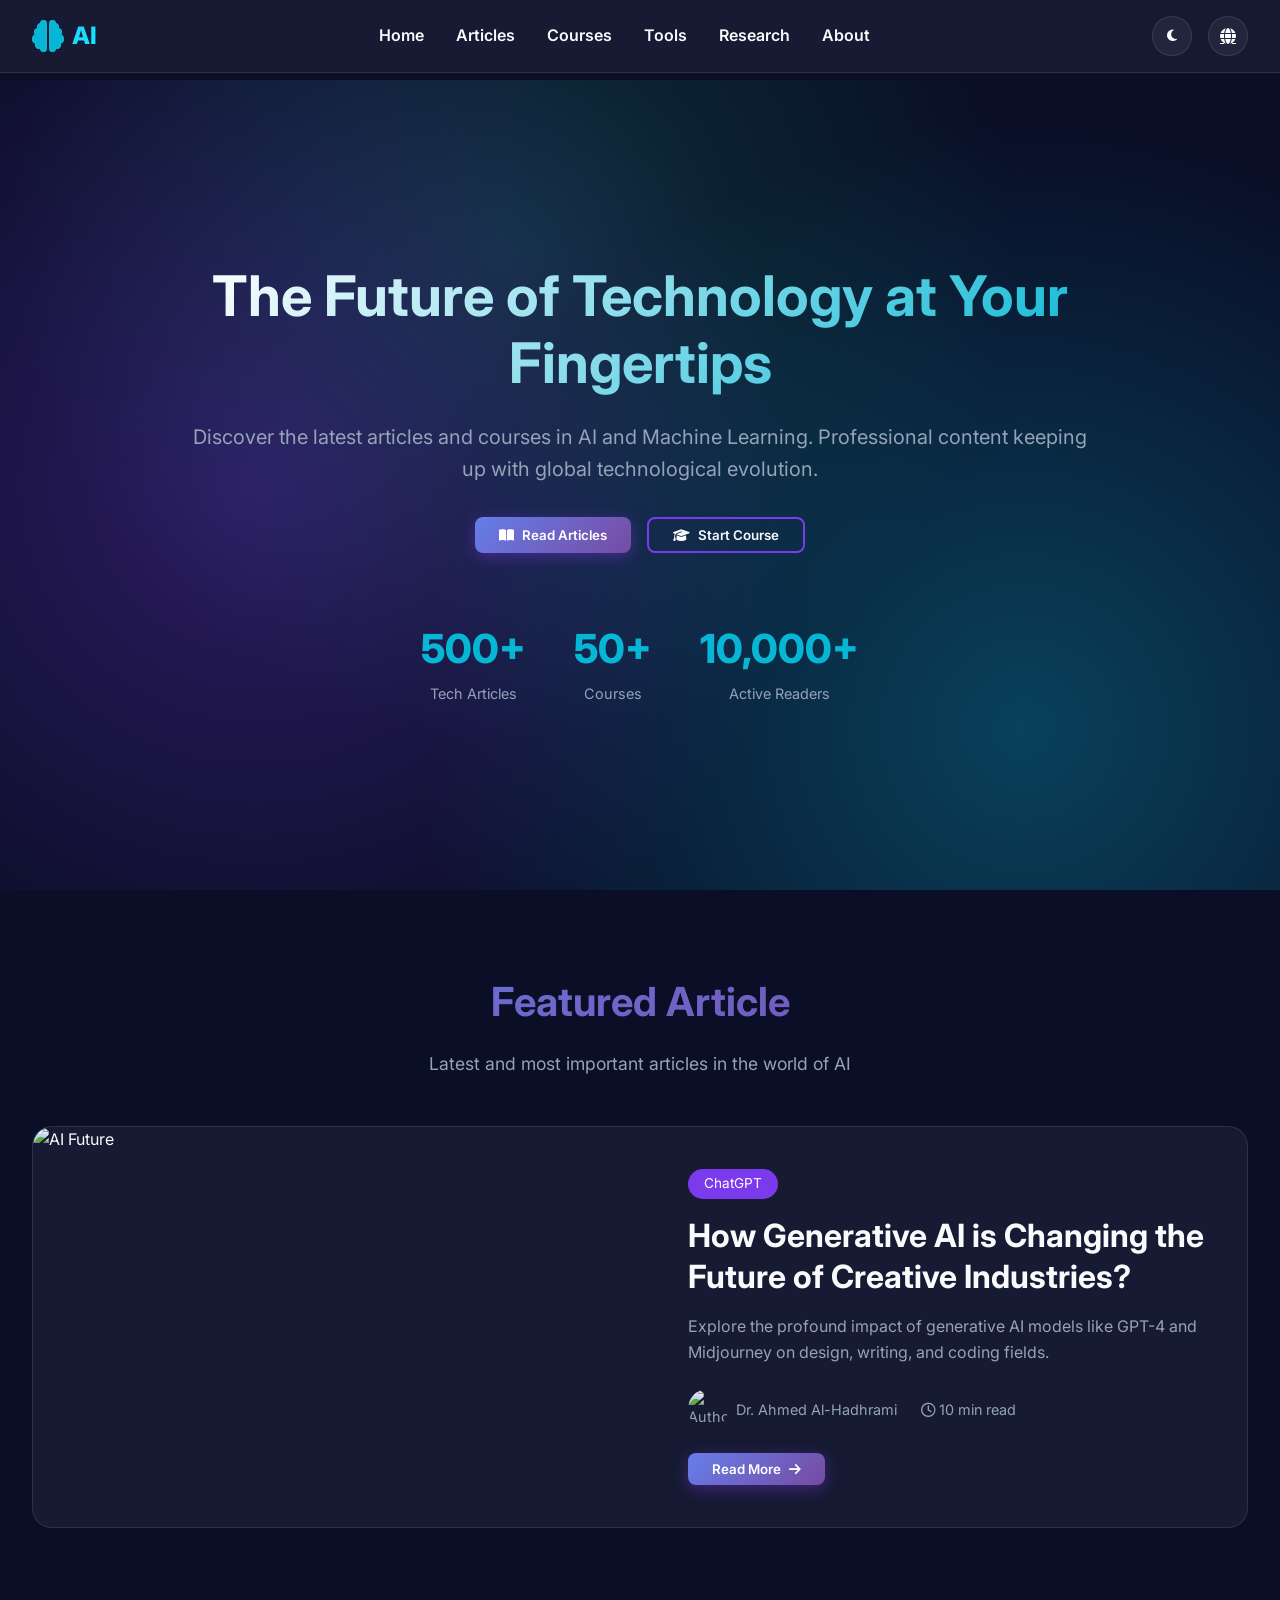
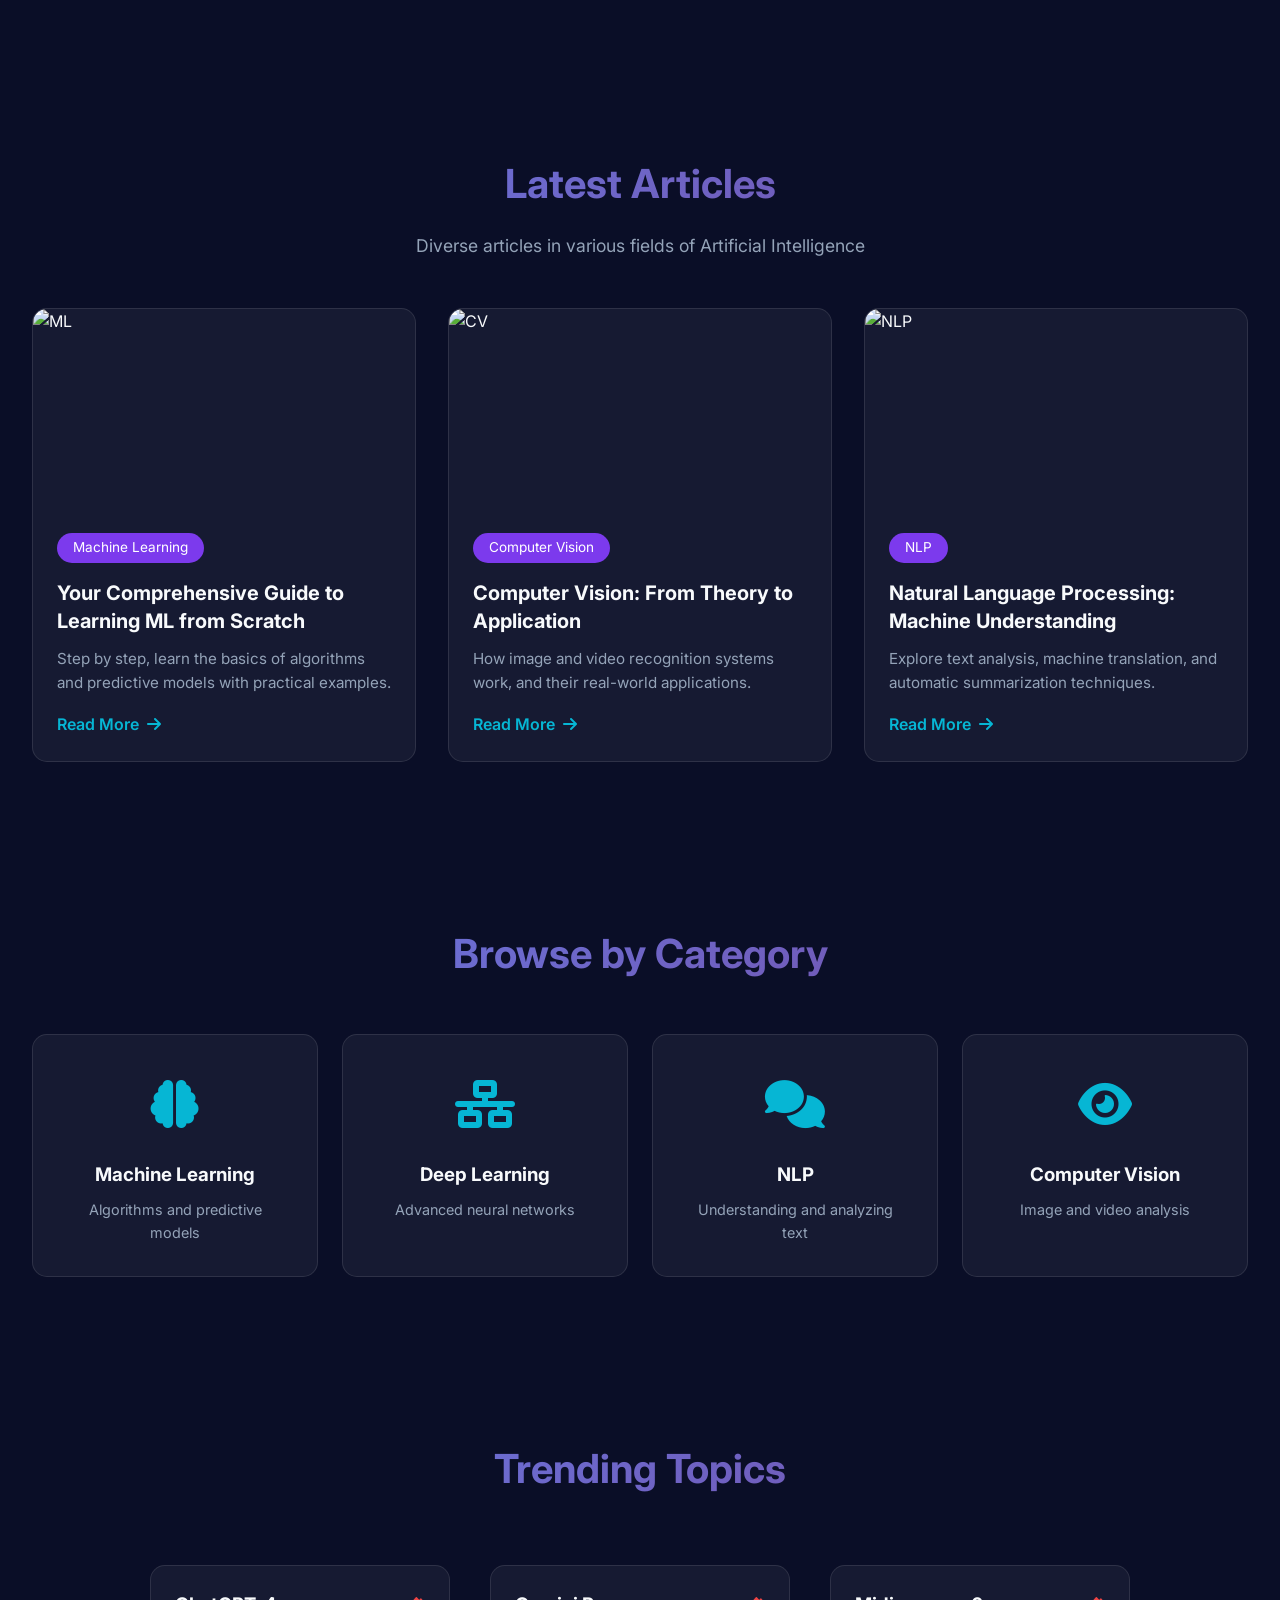
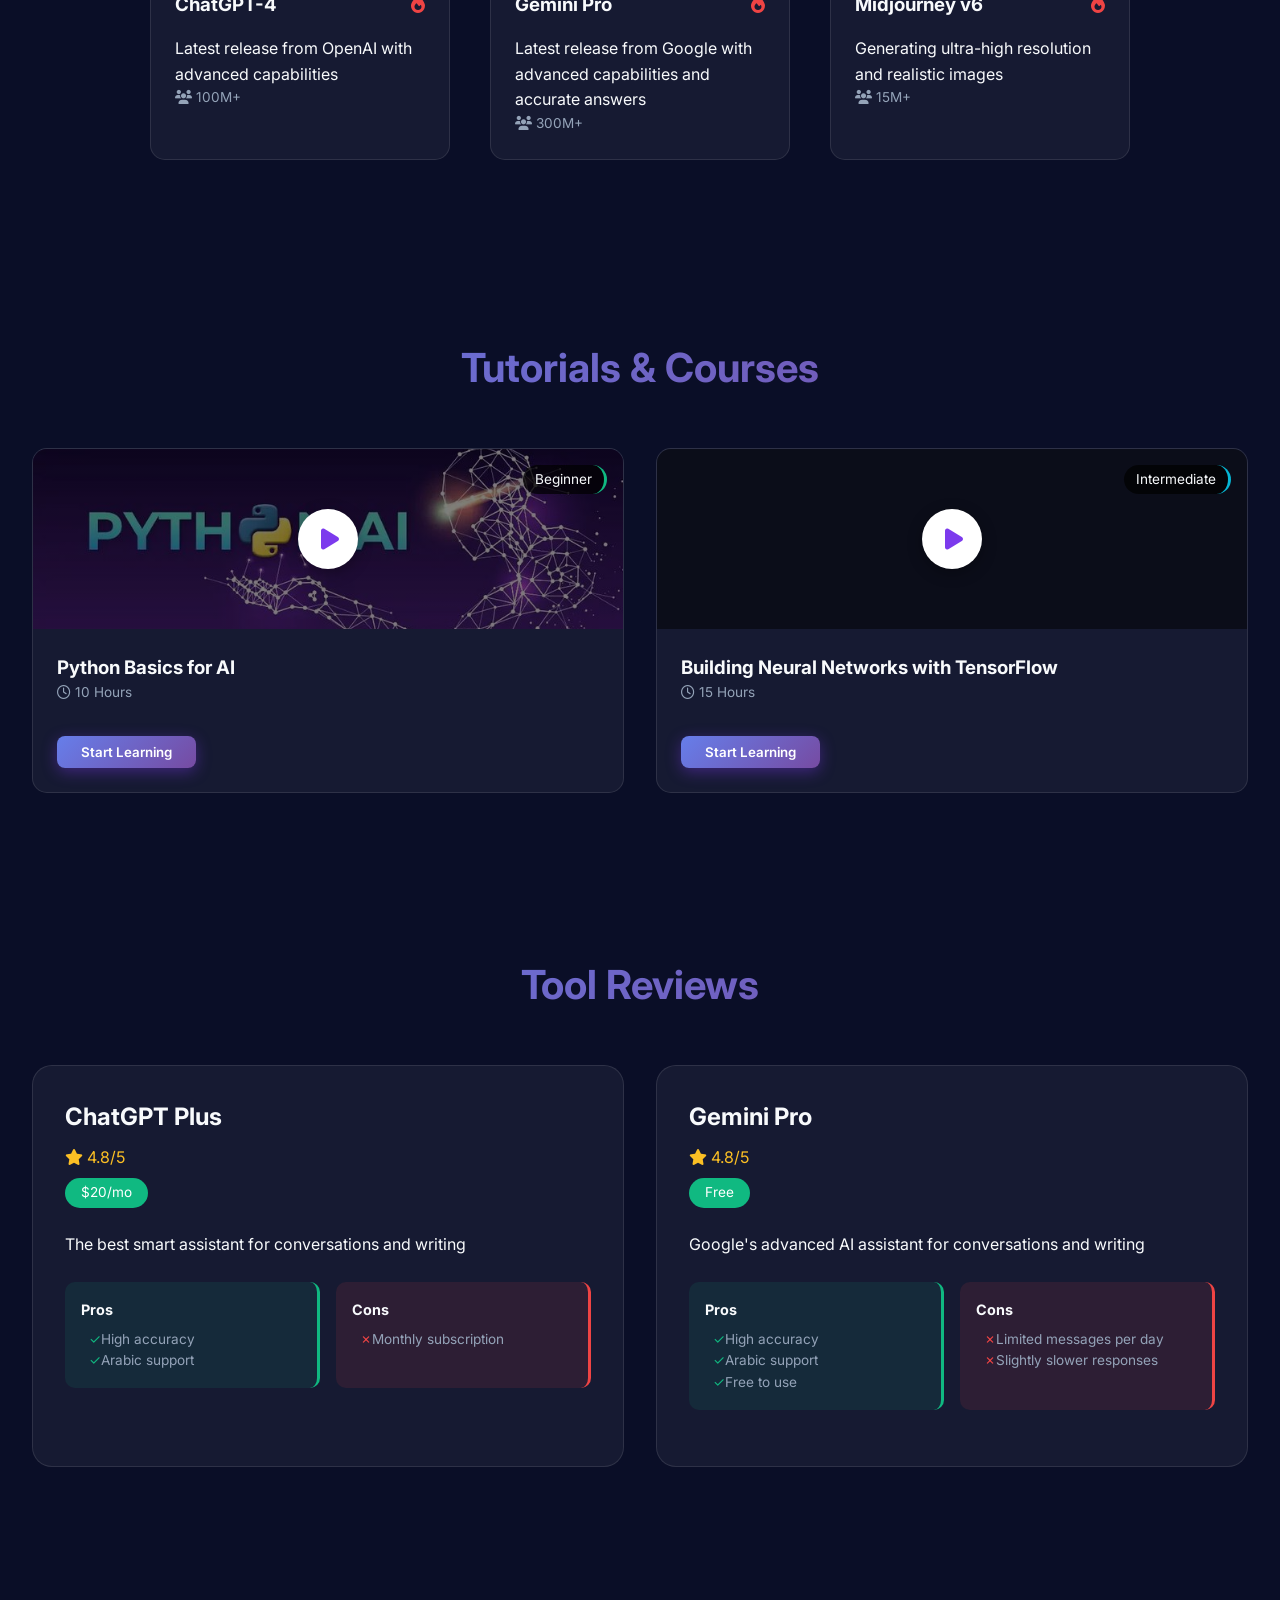
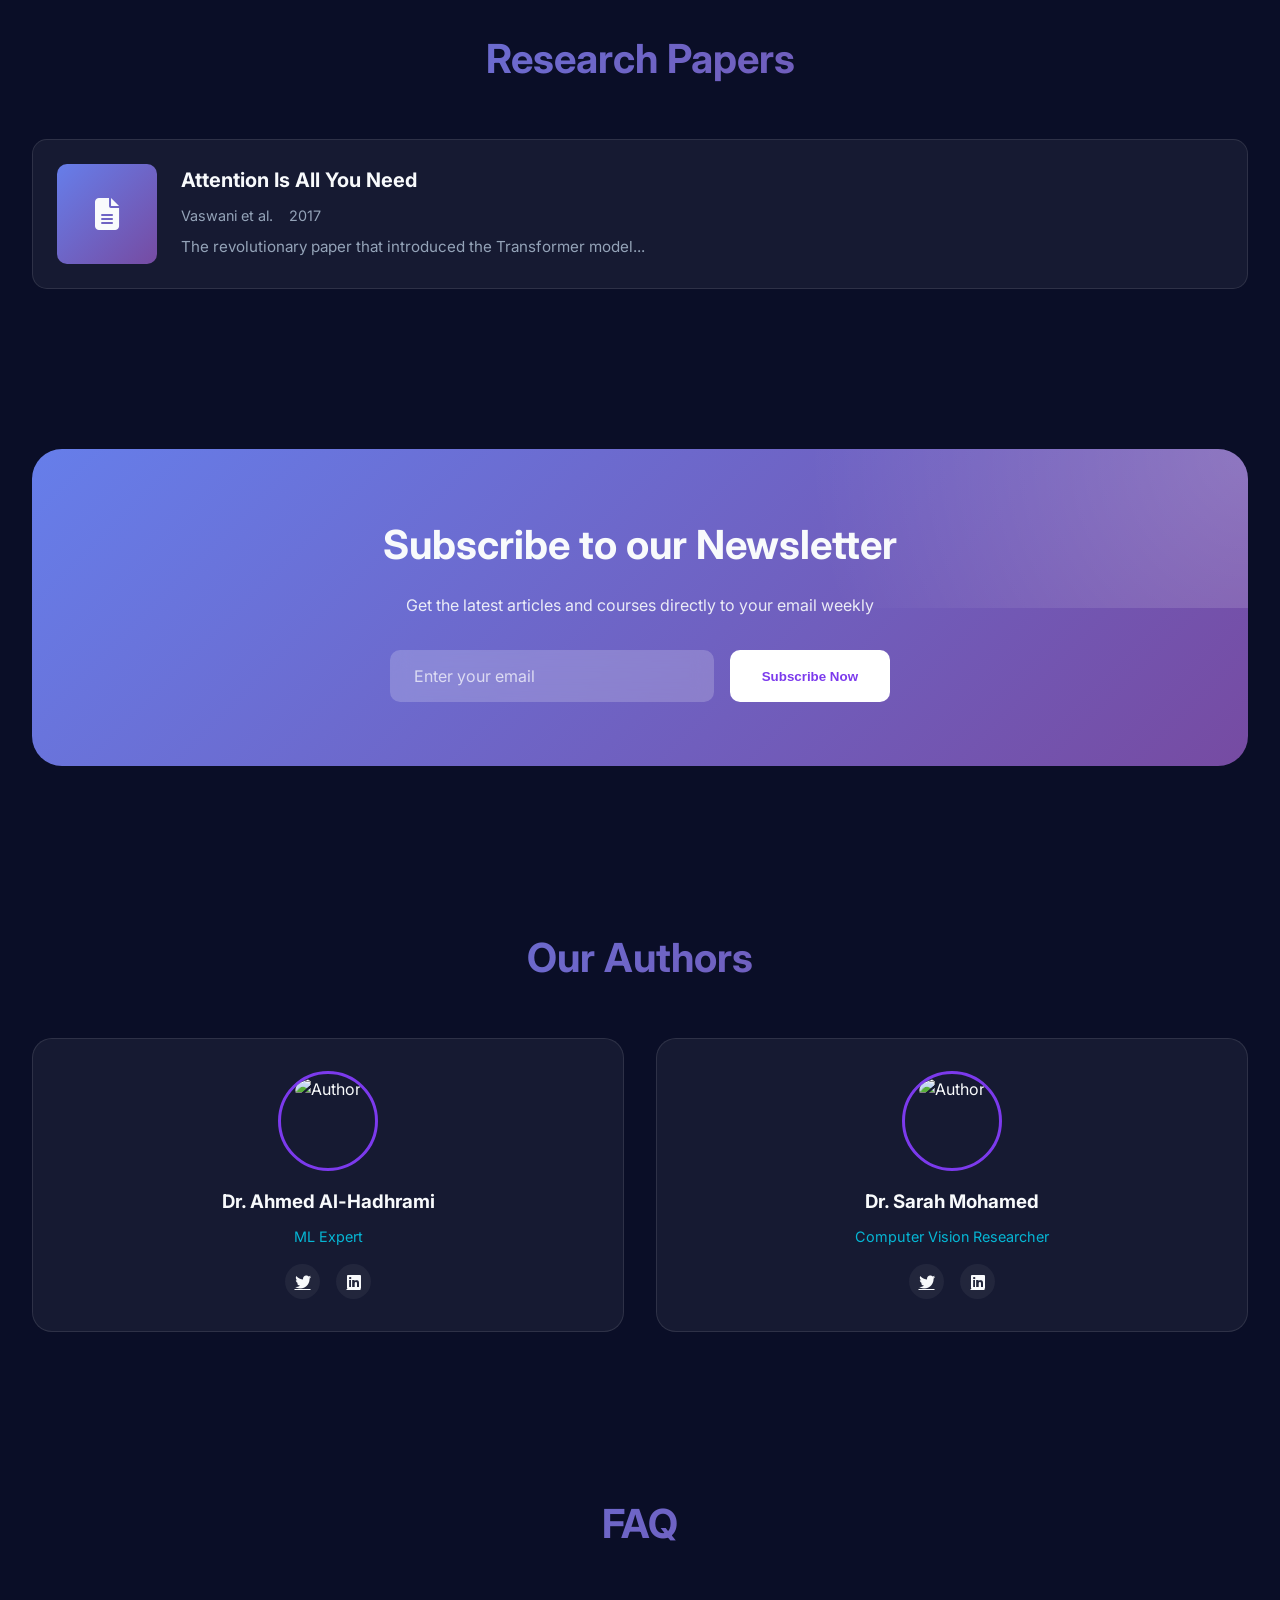
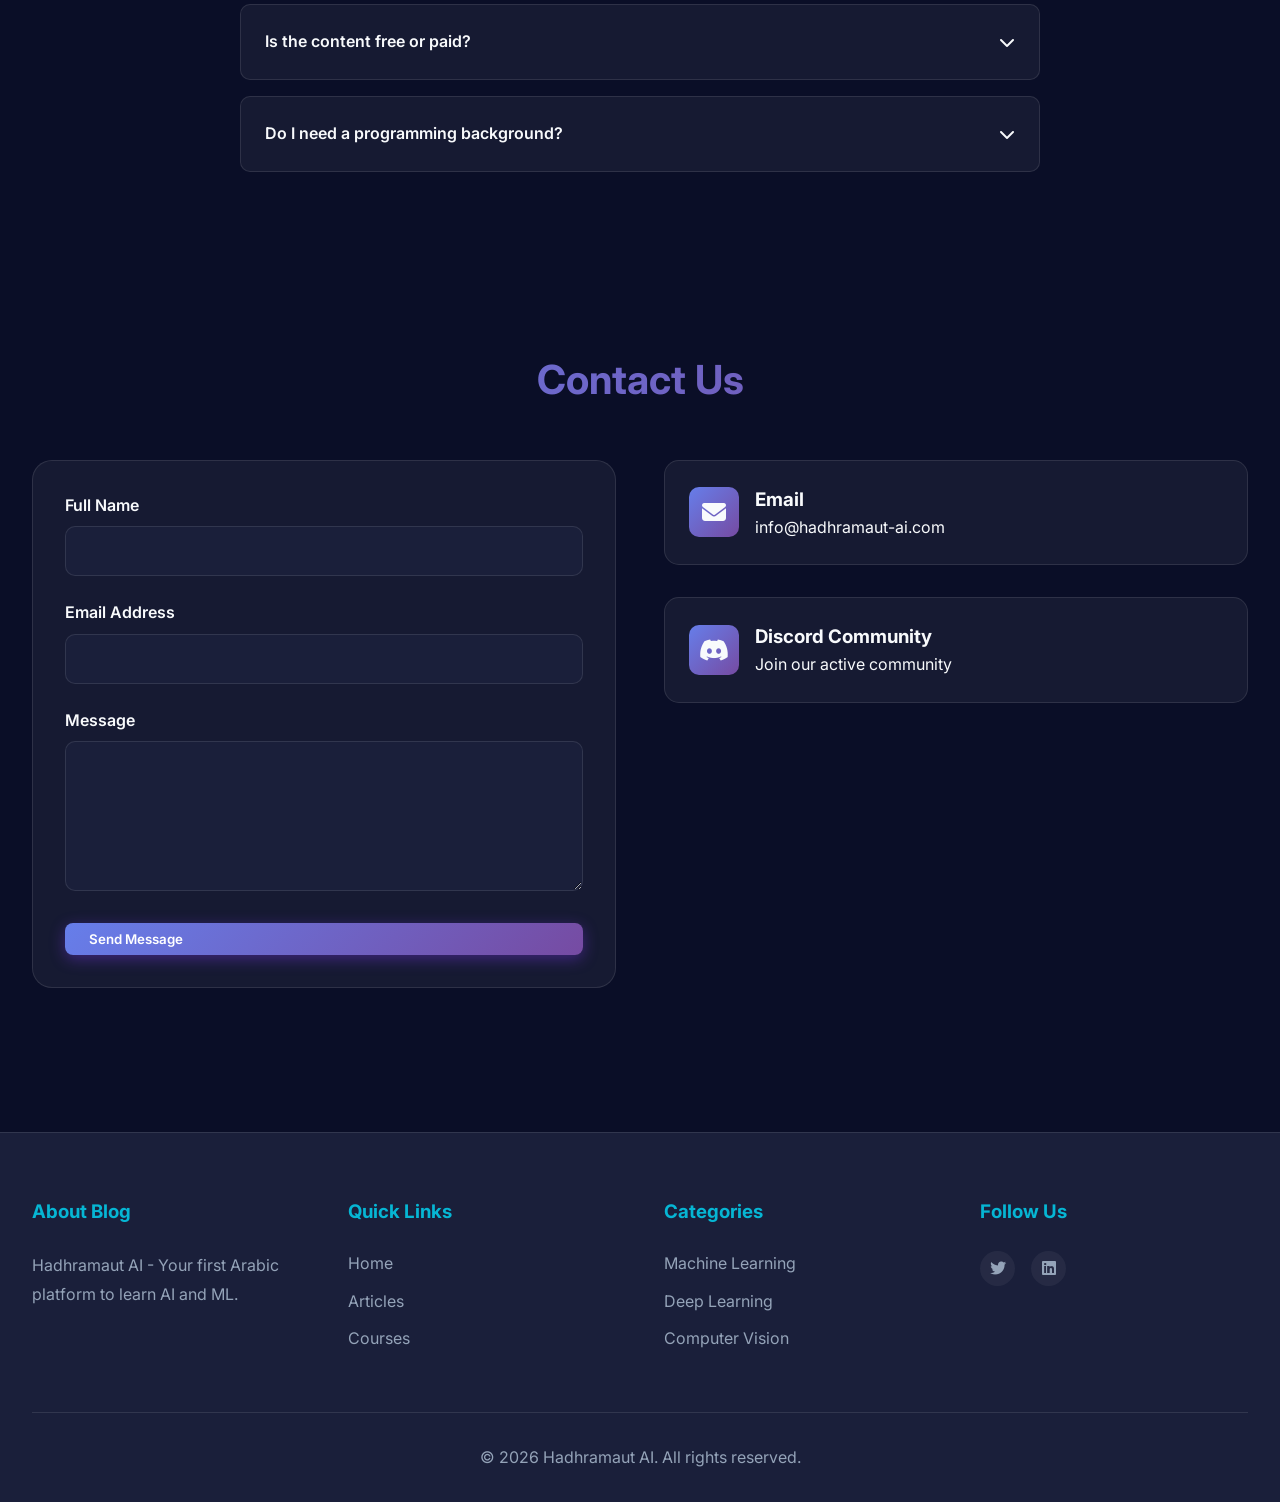
==== commit e2a28269: "Update index-en.html" ====
--- a/index-en.html
+++ b/index-en.html
@@ -17,7 +17,7 @@
         <nav>
             <div class="logo" onclick="showHomePage()">
                 <i class="fas fa-brain"></i>
-                <span>Hadhramaut AI</span>
+                <span>AI</span>
             </div>
             
             <ul class="nav-links" id="navLinks">
@@ -33,8 +33,7 @@
                 <button class="theme-toggle" id="themeToggle" title="Toggle Theme"><i class="fas fa-moon"></i></button>
                 <!-- Link back to Arabic Version -->
                 <a href="index.html" class="lang-toggle" title="النسخة العربية"><i class="fas fa-globe"></i></a>
-                <button class="btn btn-secondary">Login</button>
-                <button class="btn btn-primary">Sign Up</button>
+                
                 <button class="mobile-menu-btn" id="mobileMenuBtn"><i class="fas fa-bars"></i></button>
             </div>
         </nav>
@@ -146,6 +145,11 @@
                     <div class="trending-stats"><span><i class="fas fa-users"></i> 100M+</span></div>
                 </div>
                 <div class="trending-item animate-on-scroll">
+                    <div class="trending-header"><h3>Gemini Pro</h3><i class="fas fa-fire" style="color: #ef4444;"></i></div>
+                    <p>Latest release from Google with advanced capabilities and accurate answers</p>
+                    <div class="trending-stats"><span><i class="fas fa-users"></i> 300M+</span></div>
+                </div>
+                <div class="trending-item animate-on-scroll">
                     <div class="trending-header"><h3>Midjourney v6</h3><i class="fas fa-fire" style="color: #ef4444;"></i></div>
                     <p>Generating ultra-high resolution and realistic images</p>
                     <div class="trending-stats"><span><i class="fas fa-users"></i> 15M+</span></div>
@@ -164,15 +168,19 @@
                     <div class="tutorial-content">
                         <h3>Python Basics for AI</h3>
                         <div class="tutorial-meta"><span><i class="far fa-clock"></i> 10 Hours</span></div>
-                        <button class="btn btn-primary" style="width: 100%; margin-top: 1rem;">Start Learning</button>
+                        <button class="btn btn-primary" style="width: auto; margin-top: 1rem; padding: 0.5rem 1.5rem;">
+                            <a href="https://youtu.be/kFmDaYDVOZs?si=VHZxvAHhC1LEiVVO" target="_blank" style="color: inherit; text-decoration: none;">Start Learning</a>
+                        </button>
                     </div>
                 </div>
                 <div class="tutorial-card animate-on-scroll">
-                    <div class="tutorial-thumbnail" style="background: var(--gradient-3);"><div class="play-button"><i class="fas fa-play"></i></div><span class="difficulty intermediate">Intermediate</span></div>
+                    <div class="tutorial-thumbnail" style="background: linear-gradient(rgba(0,0,0,0.5), rgba(0,0,0,0.5)), url('https://images.unsplash.com/photo-1558494949-ef010cbdcc31?w=600') center/cover;"><div class="play-button"><i class="fas fa-play"></i></div><span class="difficulty intermediate">Intermediate</span></div>
                     <div class="tutorial-content">
                         <h3>Building Neural Networks with TensorFlow</h3>
                         <div class="tutorial-meta"><span><i class="far fa-clock"></i> 15 Hours</span></div>
-                        <button class="btn btn-primary" style="width: 100%; margin-top: 1rem;">Start Learning</button>
+                        <button class="btn btn-primary" style="width: auto; margin-top: 1rem; padding: 0.5rem 1.5rem;">
+                            <a href="https://youtu.be/LvFlxJkfF0Q?si=ZMLTRsAmj3OvE8dr" target="_blank" style="color: inherit; text-decoration: none;">Start Learning</a>
+                        </button>
                     </div>
                 </div>
             </div>
@@ -190,10 +198,19 @@
                     </div>
                     <p>The best smart assistant for conversations and writing</p>
                     <div class="pros-cons">
-                        <div class="pros"><h4>Pros</h4><ul><li>High accuracy</li><li>Long context</li></ul></div>
+                        <div class="pros"><h4>Pros</h4><ul><li>High accuracy</li><li>Arabic support</li></ul></div>
                         <div class="cons"><h4>Cons</h4><ul><li>Monthly subscription</li></ul></div>
                     </div>
-                    <button class="btn btn-secondary" style="width: 100%;">View Details</button>
+                </div>
+                <div class="tool-card animate-on-scroll">
+                    <div class="tool-header">
+                        <div class="tool-info"><h3>Gemini Pro</h3><div class="rating"><i class="fas fa-star"></i> 4.8/5</div><span class="pricing">Free</span></div>
+                    </div>
+                    <p>Google's advanced AI assistant for conversations and writing</p>
+                    <div class="pros-cons">
+                        <div class="pros"><h4>Pros</h4><ul><li>High accuracy</li><li>Arabic support</li><li>Free to use</li></ul></div>
+                        <div class="cons"><h4>Cons</h4><ul><li>Limited messages per day</li><li>Slightly slower responses</li></ul></div>
+                    </div>
                 </div>
             </div>
         </section>
@@ -271,7 +288,7 @@
                 <h2>Contact Us</h2>
             </div>
             <div class="contact-grid">
-                <form class="contact-form animate-on-scroll" onsubmit="event.preventDefault(); alert('Sent!');">
+                <form class="contact-form animate-on-scroll" onsubmit="event.preventDefault(); alert('Message sent!');">
                     <div class="form-group"><label>Full Name</label><input type="text" required></div>
                     <div class="form-group"><label>Email Address</label><input type="email" required></div>
                     <div class="form-group"><label>Message</label><textarea required></textarea></div>
@@ -318,4 +335,4 @@
 
     <script src="script.js"></script>
 </body>
-</html>+</html>
